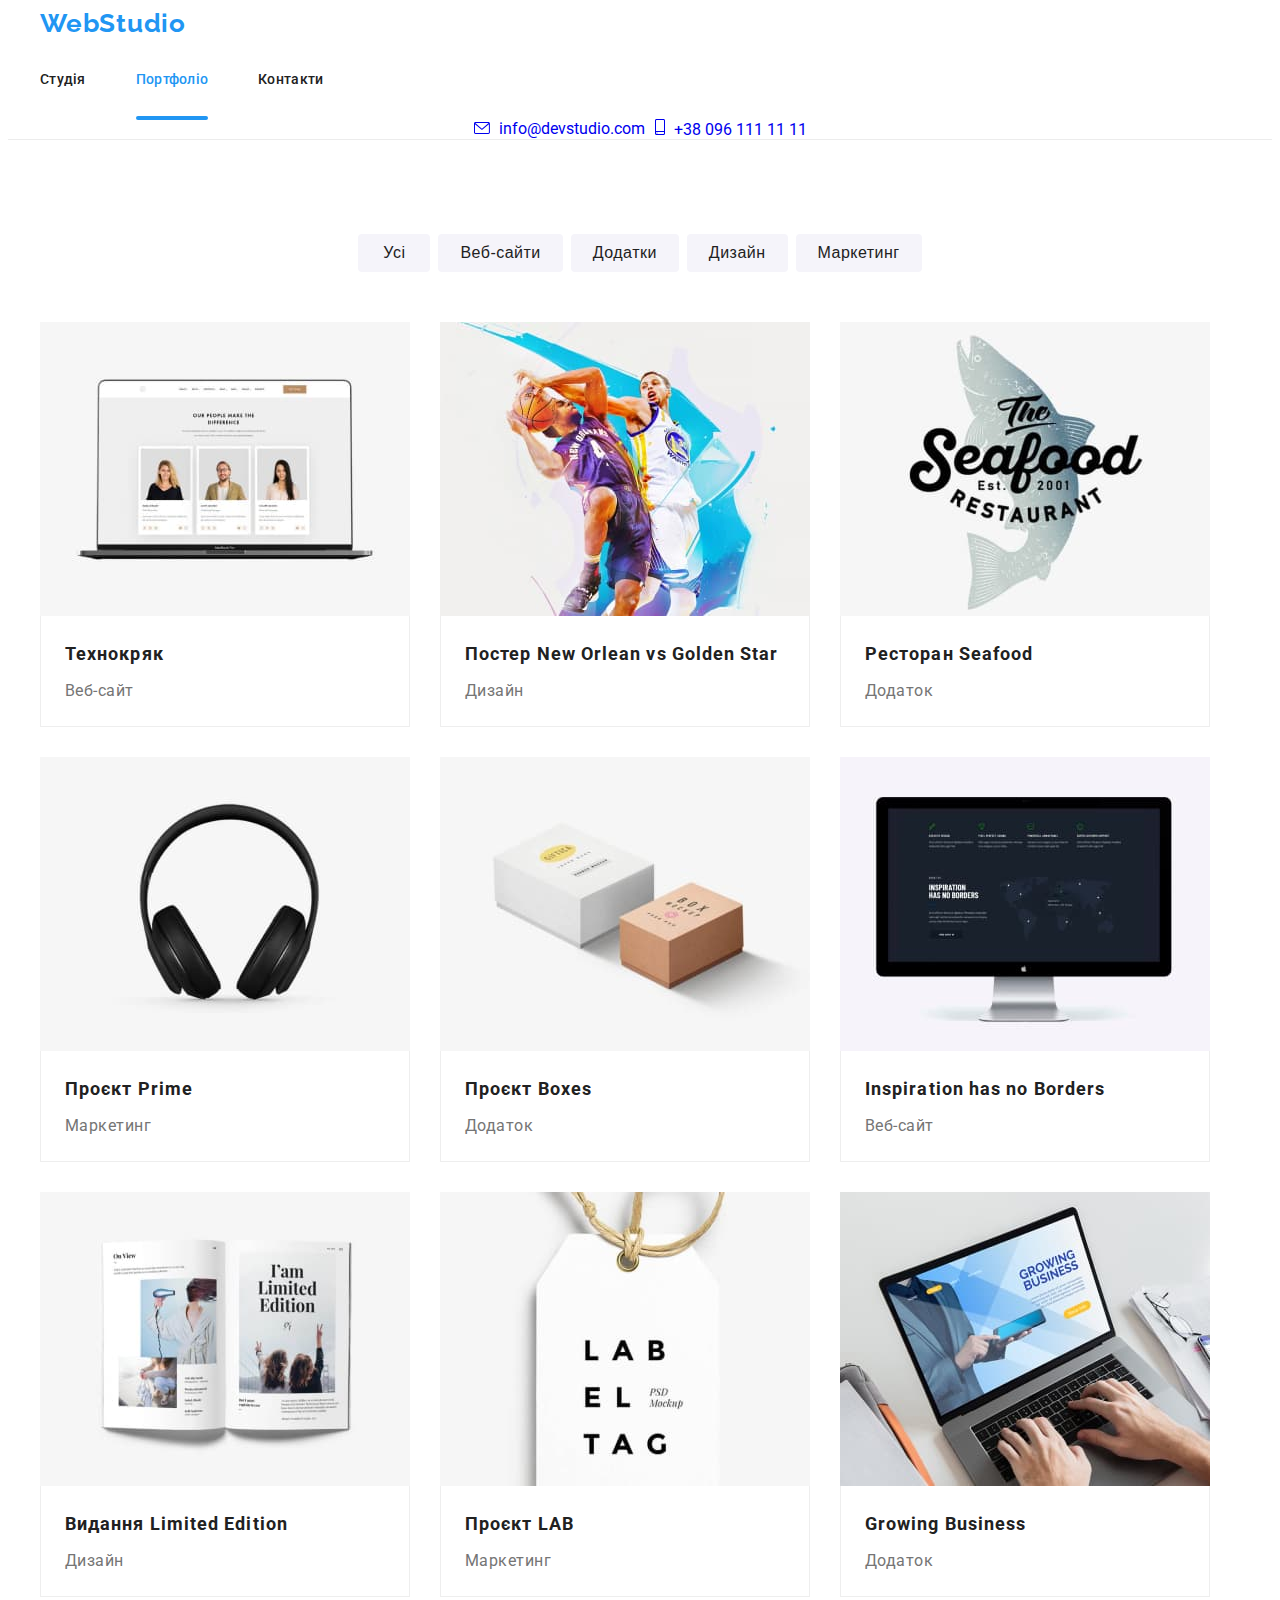
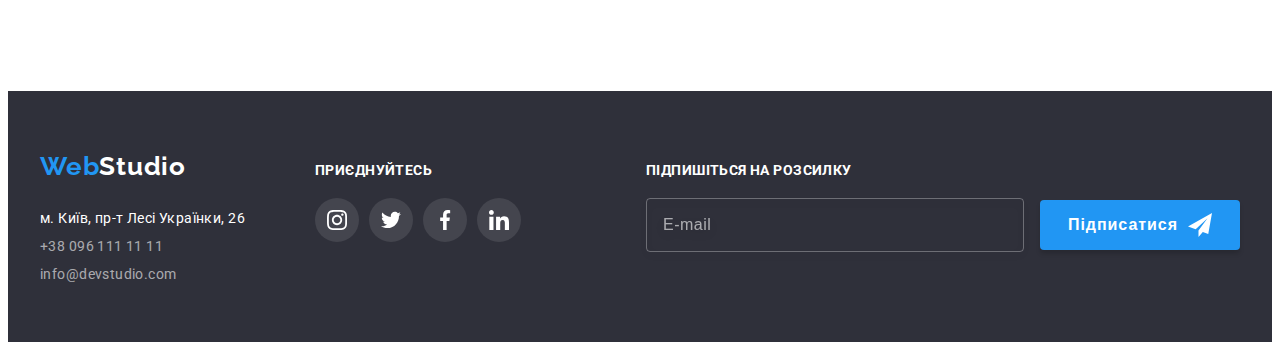
==== portfolio.html @ 8d665935 "add part 022 correction 2" ====
<!DOCTYPE html>
<html lang="uk">
  <head>
    <meta charset="UTF-8" />
    <meta http-equiv="X-UA-Compatible" content="IE=edge" />
    <meta name="viewport" content="width=device-width, initial-scale=1.0" />

    <title>Portfolio</title>

    <link rel="preconnect" href="https://fonts.googleapis.com" />
    <link rel="preconnect" href="https://fonts.gstatic.com" crossorigin />
    <link
      href="https://fonts.googleapis.com/css2?family=Raleway:wght@700&family=Roboto:wght@400;500;700;900&display=swap"
      rel="stylesheet" />

    <link
      rel="stylesheet"
      href="https://cdnjs.cloudflare.com/ajax/libs/modern-normalize/1.1.0/modern-normalize.min.css"
      integrity="sha512-wpPYUAdjBVSE4KJnH1VR1HeZfpl1ub8YT/NKx4PuQ5NmX2tKuGu6U/JRp5y+Y8XG2tV+wKQpNHVUX03MfMFn9Q=="
      crossorigin="anonymous"
      referrerpolicy="no-referrer" />

    <link rel="stylesheet" href="./css/main.min.css" />
  </head>
  <body>
    <header class="header">
      <div class="container">
        <div class="header-position">
          <a href="./index.html" class="logo link"
            ><span class="logo-accent">Web</span><span class="logo-contrast">Studio</span></a
          >
          <nav>
            <ul class="nav-list list">
              <li class="nav-item">
                <a href="./index.html" class="nav-link link">Студія</a>
              </li>
              <li class="nav-item">
                <a href="./portfolio.html" class="nav-link link curent">Портфоліо</a>
              </li>
              <li class="nav-item">
                <a href="" class="nav-link link">Контакти</a>
              </li>
            </ul>
          </nav>

          <ul class="contact-list list">
            <li class="contact-item">
              <a href="mailto:info@devstudio.com" class="contact-link link">
                <svg class="contact-icon" width="16" height="12">
                  <use href="./images/icons.svg#icon-envelope"></use>
                </svg>
                info@devstudio.com</a
              >
            </li>
            <li class="contact-item">
              <a href="tel:+380961111111" class="contact-link link">
                <svg class="contact-icon" width="10" height="16">
                  <use href="./images/icons.svg#icon-smartphone"></use>
                </svg>
                +38 096 111 11 11
              </a>
            </li>
          </ul>
        </div>
      </div>
    </header>
    <main>
      <section class="preview section">
        <div class="container">
          <h1 class="hidden-content">Портфоліо</h1>
          <ul class="filter-btn-list list">
            <li class="filter-btn-item">
              <button type="button" class="filter-btn btn small-btn">Усі</button>
            </li>
            <li class="filter-btn-item">
              <button type="button" class="filter-btn btn">Веб-сайти</button>
            </li>
            <li class="filter-btn-item">
              <button type="button" class="filter-btn btn">Додатки</button>
            </li>
            <li class="filter-btn-item">
              <button type="button" class="filter-btn btn">Дизайн</button>
            </li>
            <li class="filter-btn-item">
              <button type="button" class="filter-btn btn">Маркетинг</button>
            </li>
          </ul>
          <ul class="preview-list list">
            <li>
              <a href="" class="preview-link link">
                <div class="preview-thumb">
                  <img src="./images/portfolio-preview-1.jpg" alt="Ноутбук" width="370" class="preview-image" />
                  <div class="preview-overlay">
                    <p class="preview-overlay-label">
                      Ресурс пропонує комплексні пропозиції з різним рівнем функціоналу та сервісів. Все це дозволить
                      відвідувачу отримати вичерпні відомості про компанію чи приватну особу.
                    </p>
                  </div>
                </div>

                <div class="preview-caption linka">
                  <h2 class="preview-title title">Технокряк</h2>
                  <p class="preview-category text">Веб-сайт</p>
                </div></a
              >
            </li>
            <li>
              <a href="" class="preview-link link">
                <div class="preview-thumb">
                  <img
                    src="./images/portfolio-preview-2.jpg"
                    alt="На постері два баскетболісти"
                    width="370"
                    class="preview-image" />
                  <div class="preview-overlay">
                    <p class="preview-overlay-label">
                      Ресурс пропонує комплексні пропозиції з різним рівнем функціоналу та сервісів. Все це дозволить
                      відвідувачу отримати вичерпні відомості про компанію чи приватну особу.
                    </p>
                  </div>
                </div>

                <div class="preview-caption">
                  <h2 class="preview-title title">Постер New Orlean vs Golden Star</h2>
                  <p class="preview-category text">Дизайн</p>
                </div></a
              >
            </li>
            <li>
              <a href="" class="preview-link link">
                <div class="preview-thumb">
                  <img
                    src="./images/portfolio-preview-3.jpg"
                    alt="Плакат ресторану"
                    width="370"
                    class="preview-image" />
                  <div class="preview-overlay">
                    <p class="preview-overlay-label">
                      Ресурс пропонує комплексні пропозиції з різним рівнем функціоналу та сервісів. Все це дозволить
                      відвідувачу отримати вичерпні відомості про компанію чи приватну особу.
                    </p>
                  </div>
                </div>

                <div class="preview-caption">
                  <h2 class="preview-title title">Ресторан Seafood</h2>
                  <p class="preview-category text">Додаток</p>
                </div></a
              >
            </li>
            <li>
              <a href="" class="preview-link link">
                <div class="preview-thumb">
                  <img src="./images/portfolio-preview-4.jpg" alt="навушники чорні" width="370" class="preview-image" />
                  <div class="preview-overlay">
                    <p class="preview-overlay-label">
                      Ресурс пропонує комплексні пропозиції з різним рівнем функціоналу та сервісів. Все це дозволить
                      відвідувачу отримати вичерпні відомості про компанію чи приватну особу.
                    </p>
                  </div>
                </div>

                <div class="preview-caption">
                  <h2 class="preview-title title">Проєкт Prime</h2>
                  <p class="preview-category text">Маркетинг</p>
                </div></a
              >
            </li>
            <li>
              <a href="" class="preview-link link">
                <div class="preview-thumb">
                  <img src="./images/portfolio-preview-5.jpg" alt="Дві коробки" width="370" class="preview-image" />
                  <div class="preview-overlay">
                    <p class="preview-overlay-label">
                      Ресурс пропонує комплексні пропозиції з різним рівнем функціоналу та сервісів. Все це дозволить
                      відвідувачу отримати вичерпні відомості про компанію чи приватну особу.
                    </p>
                  </div>
                </div>

                <div class="preview-caption">
                  <h2 class="preview-title title">Проєкт Boxes</h2>
                  <p class="preview-category text">Додаток</p>
                </div></a
              >
            </li>
            <li>
              <a href="" class="preview-link link">
                <div class="preview-thumb">
                  <img
                    src="./images/portfolio-preview-6.jpg"
                    alt="Монітор на екрані чорний фон"
                    width="370"
                    class="preview-image" />
                  <div class="preview-overlay">
                    <p class="preview-overlay-label">
                      Ресурс пропонує комплексні пропозиції з різним рівнем функціоналу та сервісів. Все це дозволить
                      відвідувачу отримати вичерпні відомості про компанію чи приватну особу.
                    </p>
                  </div>
                </div>

                <div class="preview-caption">
                  <h2 class="preview-title title">Inspiration has no Borders</h2>
                  <p class="preview-category text">Веб-сайт</p>
                </div></a
              >
            </li>
            <li>
              <a href="" class="preview-link link">
                <div class="preview-thumb">
                  <img src="./images/portfolio-preview-7.jpg" alt="Журнал" width="370" class="preview-image" />
                  <div class="preview-overlay">
                    <p class="preview-overlay-label">
                      Ресурс пропонує комплексні пропозиції з різним рівнем функціоналу та сервісів. Все це дозволить
                      відвідувачу отримати вичерпні відомості про компанію чи приватну особу.
                    </p>
                  </div>
                </div>

                <div class="preview-caption">
                  <h2 class="preview-title title">Видання Limited Edition</h2>
                  <p class="preview-category text">Дизайн</p>
                </div></a
              >
            </li>
            <li>
              <a href="" class="preview-link link">
                <div class="preview-thumb">
                  <img
                    src="./images/portfolio-preview-8.jpg"
                    alt="Ярлик написано LABELTAG"
                    width="370"
                    class="preview-image" />
                  <div class="preview-overlay">
                    <p class="preview-overlay-label">
                      Ресурс пропонує комплексні пропозиції з різним рівнем функціоналу та сервісів. Все це дозволить
                      відвідувачу отримати вичерпні відомості про компанію чи приватну особу.
                    </p>
                  </div>
                </div>

                <div class="preview-caption">
                  <h2 class="preview-title title">Проєкт LAB</h2>
                  <p class="preview-category text">Маркетинг</p>
                </div></a
              >
            </li>
            <li>
              <a href="" class="preview-link link">
                <div class="preview-thumb">
                  <img
                    src="./images/portfolio-preview-9.jpg"
                    alt="Ноутбук на якому друкують"
                    width="370"
                    class="preview-image" />
                  <div class="preview-overlay">
                    <p class="preview-overlay-label">
                      Ресурс пропонує комплексні пропозиції з різним рівнем функціоналу та сервісів. Все це дозволить
                      відвідувачу отримати вичерпні відомості про компанію чи приватну особу.
                    </p>
                  </div>
                </div>

                <div class="preview-caption">
                  <h2 class="preview-title title">Growing Business</h2>
                  <p class="preview-category text">Додаток</p>
                </div></a
              >
            </li>
          </ul>
        </div>
      </section>
    </main>
    <footer class="footer">
      <div class="container">
        <div class="footer__wrapper">
          <div class="address__wrapper">
            <a href="./index.html" class="logo">Web<span class="logo--light-end">Studio</span> </a>
            <address class="address">
              <ul class="address__list">
                <li class="address__item">
                  <a
                    href="https://goo.gl/maps/6D7LHVz2uF8r2GaW8"
                    target="_blank"
                    rel="noopener nofollow noreferrer"
                    class="address__link address__link--lighter"
                    >м. Київ, пр-т Лесі Українки, 26</a
                  >
                </li>
                <li class="address__item">
                  <a href="tel:+380961111111" class="address__link">+38 096 111 11 11</a>
                </li>
                <li class="address__item">
                  <a href="mailto:info@devstudio.com" class="address__link">info@devstudio.com</a>
                </li>
              </ul>
            </address>
          </div>
          <div class="our-social">
            <p class="our-social__invitation">Приєднуйтесь</p>
            <ul class="our-social__list">
              <li class="our-social__item">
                <a href="" class="our-social__link">
                  <svg class="our-social__icon" width="20" height="20">
                    <use href="./images/icons.svg#icon-instagram"></use>
                  </svg>
                </a>
              </li>
              <li class="our-social__item">
                <a href="" class="our-social__link">
                  <svg class="our-social__icon" width="20" height="20">
                    <use href="./images/icons.svg#icon-twitter"></use>
                  </svg>
                </a>
              </li>
              <li class="our-social__item">
                <a href="" class="our-social__link"
                  ><svg class="our-social__icon" width="20" height="20">
                    <use href="./images/icons.svg#icon-facebook"></use></svg
                ></a>
              </li>
              <li class="our-social__item">
                <a href="" class="our-social__link"
                  ><svg class="our-social__icon" width="20" height="20">
                    <use href="./images/icons.svg#icon-linkedin"></use></svg
                ></a>
              </li>
            </ul>
          </div>

          <div class="subscription">
            <p class="subscription__invitation">Підпишіться на розсилку</p>
            <form name="subscription" class="subscription__form">
              <label>
                <input
                  type="email"
                  class="subscription__input"
                  name="subscription-mail"
                  placeholder="E-mail"
                  required />
              </label>
              <button type="submit" class="subscription__button">
                <span class="subscription__label">Підписатися</span>
                <svg class="subscription__icon" width="24" height="24">
                  <use href="./images/icons.svg#icon-subscription"></use>
                </svg>
              </button>
            </form>
          </div>
        </div>
      </div>
    </footer>
    <script src="./js/menu.js"></script>
  </body>
</html>
---- css/main.min.css ----
:root{--bgc-main: #ffffff;--bgc-second: #f5f4fa;--bgc-hero: #2f303a;--text-color-main: #757575;--text-color-second: #212121;--text-color-hero: #ffffff;--accent-color: #2196f3;--hero-hover-color: #188ce8}.hidden-content{position:absolute;width:1px;height:1px;margin:-1px;border:0;padding:0;white-space:nowrap;-webkit-clip-path:inset(100%);clip-path:inset(100%);clip:rect(0 0 0 0);overflow:hidden}body{font-family:"Roboto",sans-serif}img{display:block;max-width:100%;height:auto}.section{padding-top:94px;padding-bottom:94px}.list{margin-top:0;padding-left:0;list-style:none}.title{margin-top:0;color:var(--text-color-second)}.text{margin-top:0;color:var(--text-color-main)}.link{text-decoration:none}.btn{cursor:pointer}.container{padding-left:15px;padding-right:15px;margin-left:auto;margin-right:auto}@media screen and (min-width: 480px){.container{width:480px}}@media screen and (min-width: 768px){.container{width:768px}}@media screen and (min-width: 1200px){.container{width:1200px}}.backdrop{position:fixed;top:0;left:0;width:100%;height:100%;background-color:rgba(0,0,0,.2);opacity:1;-webkit-transition:opacity 250ms cubic-bezier(0.4, 0, 0.2, 1);transition:opacity 250ms cubic-bezier(0.4, 0, 0.2, 1);overflow-y:scroll;z-index:10}.backdrop.is-hidden{visibility:hidden;opacity:0;pointer-events:none}.backdrop.is-hidden .modal{-webkit-transform:translate(-50%, -50%) scale(1.1);transform:translate(-50%, -50%) scale(1.1)}body.modal-open{overflow:hidden}.modal{position:absolute;top:50%;left:50%;width:450px;z-index:10;padding-left:40px;padding-right:40px;padding-top:40px;padding-bottom:40px;border-radius:4px;-webkit-box-shadow:0px 1px 3px rgba(0,0,0,.12),0px 1px 1px rgba(0,0,0,.14),0px 2px 1px rgba(0,0,0,.2);box-shadow:0px 1px 3px rgba(0,0,0,.12),0px 1px 1px rgba(0,0,0,.14),0px 2px 1px rgba(0,0,0,.2);background-color:var(--bgc-main);-webkit-transform:translate(-50%, -50%) scale(1);transform:translate(-50%, -50%) scale(1);-webkit-transition:-webkit-transform 250ms cubic-bezier(0.4, 0, 0.2, 1),-webkit-box-shadow 250ms cubic-bezier(0.4, 0, 0.2, 1);transition:-webkit-transform 250ms cubic-bezier(0.4, 0, 0.2, 1),-webkit-box-shadow 250ms cubic-bezier(0.4, 0, 0.2, 1);transition:transform 250ms cubic-bezier(0.4, 0, 0.2, 1),box-shadow 250ms cubic-bezier(0.4, 0, 0.2, 1);transition:transform 250ms cubic-bezier(0.4, 0, 0.2, 1),box-shadow 250ms cubic-bezier(0.4, 0, 0.2, 1),-webkit-transform 250ms cubic-bezier(0.4, 0, 0.2, 1),-webkit-box-shadow 250ms cubic-bezier(0.4, 0, 0.2, 1)}@media screen and (min-width: 1200px){.modal{width:528px}}.btn-modal-close{position:absolute;top:8px;right:8px;width:30px;height:30px;padding:0;display:-webkit-box;display:-ms-flexbox;display:flex;-webkit-box-pack:center;-ms-flex-pack:center;justify-content:center;-webkit-box-align:center;-ms-flex-align:center;align-items:center;border-radius:50%;border:1px solid rgba(0,0,0,.1);background-color:var(--bgc-main);color:#000;cursor:pointer}.modal-close-icon{fill:currentColor;-webkit-transition:fill 250ms cubic-bezier(0.4, 0, 0.2, 1);transition:fill 250ms cubic-bezier(0.4, 0, 0.2, 1)}.modal-close-icon:hover,.modal-close-icon:focus{fill:var(--accent-color)}.modal-text{margin-top:0;margin-bottom:12px;font-weight:700;font-size:20px;line-height:1.15;text-align:center;letter-spacing:.03em;color:var(--text-color-second)}.modal-form{display:-webkit-box;display:-ms-flexbox;display:flex;-ms-flex-wrap:wrap;flex-wrap:wrap}.form-field{position:relative;display:-webkit-box;display:-ms-flexbox;display:flex;-webkit-box-orient:vertical;-webkit-box-direction:reverse;-ms-flex-direction:column-reverse;flex-direction:column-reverse;-ms-flex-preferred-size:100%;flex-basis:100%;gap:4px}.form-field+.form-field{margin-top:10px}.form-input{height:40px;padding-left:42px;border:1px solid rgba(33,33,33,.2);border-radius:4px;-webkit-transition:outline-color 250ms cubic-bezier(0.4, 0, 0.2, 1);transition:outline-color 250ms cubic-bezier(0.4, 0, 0.2, 1)}.form-input:focus,.modal-comment:focus{outline-color:var(--accent-color)}.form-input:focus~.modal-form-icon{fill:var(--accent-color)}.form-label{font-size:12px;line-height:1.1666666667;letter-spacing:.01em;color:var(--text-color-main)}.modal-form-icon{position:absolute;left:12px;bottom:11px;fill:var(--text-color-second);-webkit-transition:fill 250ms cubic-bezier(0.4, 0, 0.2, 1);transition:fill 250ms cubic-bezier(0.4, 0, 0.2, 1)}.modal-comment{height:120px;padding-top:12px;padding-right:16px;padding-bottom:12px;padding-left:16px;border:1px solid rgba(33,33,33,.2);border-radius:4px;resize:none;-webkit-transition:outline-color 250ms cubic-bezier(0.4, 0, 0.2, 1);transition:outline-color 250ms cubic-bezier(0.4, 0, 0.2, 1)}.modal-comment::-webkit-input-placeholder{font-size:12px;line-height:1.1666666667;letter-spacing:.01em;color:rgba(117,117,117,.5)}.modal-comment::-moz-placeholder{font-size:12px;line-height:1.1666666667;letter-spacing:.01em;color:rgba(117,117,117,.5)}.modal-comment:-ms-input-placeholder{font-size:12px;line-height:1.1666666667;letter-spacing:.01em;color:rgba(117,117,117,.5)}.modal-comment::-ms-input-placeholder{font-size:12px;line-height:1.1666666667;letter-spacing:.01em;color:rgba(117,117,117,.5)}.modal-comment::placeholder{font-size:12px;line-height:1.1666666667;letter-spacing:.01em;color:rgba(117,117,117,.5)}.form-agree{display:-webkit-box;display:-ms-flexbox;display:flex;-webkit-box-pack:center;-ms-flex-pack:center;justify-content:center;-webkit-box-align:center;-ms-flex-align:center;align-items:center;gap:7px;margin:20px auto 30px}.form-agree-checkbox{position:absolute;width:1px;height:1px;margin:-1px;border:0;padding:0;white-space:nowrap;-webkit-clip-path:inset(100%);clip-path:inset(100%);clip:rect(0 0 0 0);overflow:hidden}.form-custom-checkbox{width:16px;height:15px;color:var(--text-color-hero);border:2px solid #212121;border-radius:2px;-webkit-transition:background-color 250ms cubic-bezier(0.4, 0, 0.2, 1),border 0ms cubic-bezier(0.4, 0, 0.2, 1) 250ms;transition:background-color 250ms cubic-bezier(0.4, 0, 0.2, 1),border 0ms cubic-bezier(0.4, 0, 0.2, 1) 250ms}.form-agree-icon{fill:currentColor;opacity:0;-webkit-transition:opacity 250ms cubic-bezier(0.4, 0, 0.2, 1);transition:opacity 250ms cubic-bezier(0.4, 0, 0.2, 1)}.form-agree-checkbox:checked+.form-custom-checkbox{border:none;background-color:var(--accent-color)}.form-agree-checkbox:checked+.form-custom-checkbox>svg{opacity:1}.form-agree-label{font-size:12px;line-height:1.1666666667;letter-spacing:.03em;color:var(--text-color-main)}@media screen and (min-width: 1200px){.form-agree-label{font-size:14px;line-height:1.7142857143}}.form-agree-link{color:var(--accent-color)}.modal-btn-wrapper{-ms-flex-preferred-size:100%;flex-basis:100%;text-align:center}.modal-btn{min-width:200px;height:50px;border:none;background-color:var(--accent-color);-webkit-box-shadow:0px 4px 4px rgba(0,0,0,.15);box-shadow:0px 4px 4px rgba(0,0,0,.15);border-radius:4px;-webkit-transition:background-color 250ms cubic-bezier(0.4, 0, 0.2, 1);transition:background-color 250ms cubic-bezier(0.4, 0, 0.2, 1);font-weight:700;font-size:16px;line-height:1.875;letter-spacing:.06em;color:var(--text-color-hero)}.modal-btn:hover,.modal-btn:focus{background-color:#188ce8}.logo{display:block;font-family:"Raleway";font-size:26px;line-height:1.1923076923;font-weight:700;letter-spacing:.03em;text-decoration:none;color:var(--accent-color)}.logo--dark-end{color:#000}.logo--light-end{color:var(--text-color-hero)}.menu-button{display:-webkit-inline-box;display:-ms-inline-flexbox;display:inline-flex;margin:0;padding:0;border:none;background-color:rgba(0,0,0,0);z-index:5;cursor:pointer}@media screen and (min-width: 768px){.menu-button{display:none}}.menu-switch:hover,.menu-switch:focus{fill:var(--accent-color)}.menu-button .icon-cross{display:none}.menu-button.is-open .icon-cross{display:block}.menu-button.is-open .icon-menu{display:none}.menu-container{background-color:#fff}@media screen and (max-width: 767px){.menu-container{display:none;position:absolute;left:0;width:100%;top:0;height:100vh;position:fixed}.menu-container.is-open{display:block;overflow-y:scroll}.menu-container.is-open>.menu-wrapper{display:-webkit-box;display:-ms-flexbox;display:flex;-webkit-box-orient:vertical;-webkit-box-direction:normal;-ms-flex-direction:column;flex-direction:column;padding:48px 40px;width:480px;margin-left:auto;margin-right:auto;height:100%}}@media screen and (min-width: 768px){.menu-container{display:-webkit-box;display:-ms-flexbox;display:flex;-webkit-box-pack:justify;-ms-flex-pack:justify;justify-content:space-between;-webkit-box-flex:1;-ms-flex-positive:1;flex-grow:1;height:100%}}@media screen and (min-width: 768px){.menu-wrapper{display:-webkit-box;display:-ms-flexbox;display:flex;-webkit-box-pack:justify;-ms-flex-pack:justify;justify-content:space-between;gap:75px}}@media screen and (min-width: 1200px){.menu-wrapper{gap:280px}}@media screen and (min-width: 768px){.naw-wrapper{display:-webkit-box;display:-ms-flexbox;display:flex;-webkit-box-pack:center;-ms-flex-pack:center;justify-content:center;-webkit-box-align:center;-ms-flex-align:center;align-items:center}}.nav-list{margin-top:0;padding-left:0;list-style:none;margin-bottom:0;display:-webkit-box;display:-ms-flexbox;display:flex;-webkit-box-orient:vertical;-webkit-box-direction:normal;-ms-flex-direction:column;flex-direction:column;gap:32px}@media screen and (min-width: 768px){.nav-list{-webkit-box-orient:horizontal;-webkit-box-direction:normal;-ms-flex-direction:row;flex-direction:row;gap:50px;-webkit-box-align:center;-ms-flex-align:center;align-items:center;font-size:14px;line-height:1.1428571429;font-weight:500;letter-spacing:.02em}}.nav-link{text-decoration:none;font-size:40px;line-height:1.175;font-weight:500;letter-spacing:.02em;display:block;color:var(--text-color-second)}.nav-link:hover,.nav-link:focus{color:var(--accent-color)}@media screen and (min-width: 768px){.nav-link{font-size:14px;line-height:1.1428571429;font-weight:500;letter-spacing:.02em;padding-top:32px;padding-bottom:32px}}@media screen and (min-width: 768px){.curent{position:relative;color:var(--accent-color)}.curent::after{content:"";position:absolute;bottom:-1px;left:0;display:block;width:100%;height:4px;background-color:var(--accent-color);border-radius:2px}}.contact-list{margin-top:0;padding-left:0;list-style:none;margin-bottom:0;display:-webkit-box;display:-ms-flexbox;display:flex;-webkit-box-orient:vertical;-webkit-box-direction:reverse;-ms-flex-direction:column-reverse;flex-direction:column-reverse}@media screen and (max-width: 767px){.contact-list{margin-top:auto}}@media screen and (min-width: 768px){.contact-list{-webkit-box-orient:vertical;-webkit-box-direction:normal;-ms-flex-direction:column;flex-direction:column;-webkit-box-pack:center;-ms-flex-pack:center;justify-content:center;gap:10px}}@media screen and (min-width: 1200px){.contact-list{-webkit-box-orient:horizontal;-webkit-box-direction:normal;-ms-flex-direction:row;flex-direction:row}}@media screen and (max-width: 767px){.contact-item.c-mail{margin-top:32px;margin-bottom:64px}}.contact-link{text-decoration:none;display:block}.contact-link.c-tel{font-size:34px;line-height:1.1764705882;font-weight:500;letter-spacing:.02em;color:var(--accent-color)}@media screen and (min-width: 768px){.contact-link.c-tel{font-size:12px;line-height:1.1666666667;font-weight:500;letter-spacing:.02em;color:var(--text-color-main)}}@media screen and (min-width: 1200px){.contact-link.c-tel{font-size:14px;line-height:1.1428571429;font-weight:500;letter-spacing:.02em}}@media screen and (min-width: 1200px){.contact-link.c-tel{padding-top:32px;padding-bottom:32px}}.contact-link.c-mail{font-size:24px;line-height:1.1666666667;font-weight:500;letter-spacing:.02em;color:var(--text-color-main)}@media screen and (min-width: 768px){.contact-link.c-mail{font-size:12px;line-height:1.1666666667;font-weight:500;letter-spacing:.02em}}@media screen and (min-width: 1200px){.contact-link.c-mail{font-size:14px;line-height:1.1428571429;font-weight:500;letter-spacing:.02em}}@media screen and (min-width: 1200px){.contact-link.c-mail{padding-top:32px;padding-bottom:32px}}.contact-link:hover,.contact-link:focus{color:var(--accent-color)}.contact-icon{fill:currentColor;margin-right:5px}@media screen and (max-width: 767px){.contact-icon{display:none}}.menu-soc-list{display:none}@media screen and (max-width: 767px){.menu-soc-list{display:-webkit-box;display:-ms-flexbox;display:flex;margin-top:0;padding-left:0;list-style:none}}.menu-soc-item:not(:first-child){padding-left:10px}.menu-soc-item:not(:last-child){padding-right:10px;border-right:1px solid rgba(33,33,33,.2)}.menu-soc-link{text-decoration:none;font-size:18px;line-height:1.2222222222;font-weight:500;letter-spacing:.02em;color:var(--accent-color)}.header{position:relative;border-bottom:1px solid #ececec}.header__wrapper{display:-webkit-box;display:-ms-flexbox;display:flex;-webkit-box-align:center;-ms-flex-align:center;align-items:center;-webkit-box-pack:justify;-ms-flex-pack:justify;justify-content:space-between;min-height:80px}@media screen and (min-width: 768px){.header__wrapper{gap:90px}}.hero{padding-top:118px;padding-bottom:118px;max-width:480px;height:400px;margin-left:auto;margin-right:auto;background-color:#c4c4c4;background-image:-webkit-gradient(linear, left top, right top, from(rgba(47, 48, 58, 0.4)), to(rgba(47, 48, 58, 0.4))),url(../images/hero-m.jpg);background-image:linear-gradient(to right, rgba(47, 48, 58, 0.4), rgba(47, 48, 58, 0.4)),url(../images/hero-m.jpg);background-repeat:no-repeat;background-position:center;background-size:480px 400px;text-align:center}@media(min-device-pixel-ratio: 2),(-webkit-min-device-pixel-ratio: 2),(min-resolution: 192dpi),(min-resolution: 2dppx){.hero{background-image:-webkit-gradient(linear, left top, right top, from(rgba(47, 48, 58, 0.4)), to(rgba(47, 48, 58, 0.4))),url(../images/hero-m@2x.jpg);background-image:linear-gradient(to right, rgba(47, 48, 58, 0.4), rgba(47, 48, 58, 0.4)),url(../images/hero-m@2x.jpg)}}@media screen and (min-width: 768px){.hero{max-width:768px;background-size:768px 400px;background-image:-webkit-gradient(linear, left top, right top, from(rgba(47, 48, 58, 0.4)), to(rgba(47, 48, 58, 0.4))),url(../images/hero-t.jpg);background-image:linear-gradient(to right, rgba(47, 48, 58, 0.4), rgba(47, 48, 58, 0.4)),url(../images/hero-t.jpg)}}@media screen and (min-width: 768px)and (min-device-pixel-ratio: 2),screen and (min-width: 768px)and (-webkit-min-device-pixel-ratio: 2),screen and (min-width: 768px)and (min-resolution: 192dpi),screen and (min-width: 768px)and (min-resolution: 2dppx){.hero{background-image:-webkit-gradient(linear, left top, right top, from(rgba(47, 48, 58, 0.4)), to(rgba(47, 48, 58, 0.4))),url(../images/hero-t@2x.jpg);background-image:linear-gradient(to right, rgba(47, 48, 58, 0.4), rgba(47, 48, 58, 0.4)),url(../images/hero-t@2x.jpg)}}@media screen and (min-width: 1200px){.hero{padding-top:200px;padding-bottom:200px;max-width:1600px;height:600px;background-size:1600px 600px;background-image:-webkit-gradient(linear, left top, right top, from(rgba(47, 48, 58, 0.4)), to(rgba(47, 48, 58, 0.4))),url(../images/hero-d.jpg);background-image:linear-gradient(to right, rgba(47, 48, 58, 0.4), rgba(47, 48, 58, 0.4)),url(../images/hero-d.jpg)}}@media screen and (min-width: 1200px)and (min-device-pixel-ratio: 2),screen and (min-width: 1200px)and (-webkit-min-device-pixel-ratio: 2),screen and (min-width: 1200px)and (min-resolution: 192dpi),screen and (min-width: 1200px)and (min-resolution: 2dppx){.hero{background-image:-webkit-gradient(linear, left top, right top, from(rgba(47, 48, 58, 0.4)), to(rgba(47, 48, 58, 0.4))),url(../images/hero-d@2x.jpg);background-image:linear-gradient(to right, rgba(47, 48, 58, 0.4), rgba(47, 48, 58, 0.4)),url(../images/hero-d@2x.jpg)}}.hero__title{font-size:26px;line-height:1.6153846154;font-weight:900;letter-spacing:.06em;margin-top:0;color:var(--text-color-hero);margin-bottom:30px;text-transform:uppercase}@media screen and (min-width: 768px){.hero__title{max-width:360px;margin-left:auto;margin-right:auto}}@media screen and (min-width: 1200px){.hero__title{font-size:44px;line-height:1.3636363636;font-weight:900;letter-spacing:.06em;max-width:696px}}.hero__btn{cursor:pointer;font-size:16px;line-height:1.875;font-weight:700;letter-spacing:.06em;padding:10px 24px;min-width:200px;background-color:var(--accent-color);-webkit-transition:background-color 250ms cubic-bezier(0.4, 0, 0.2, 1);transition:background-color 250ms cubic-bezier(0.4, 0, 0.2, 1);-webkit-box-shadow:0px 4px 4px rgba(0,0,0,.15);box-shadow:0px 4px 4px rgba(0,0,0,.15);border-width:0;border-radius:4px;border-color:rgba(0,0,0,0);color:var(--text-color-hero)}.hero__btn:hover,.hero__btn:focus{background:var(--hero-hover-color)}.benefits{padding-top:60px;padding-bottom:60px}@media screen and (min-width: 1200px){.benefits{padding-top:94px;padding-bottom:94px}}.benefits__list{margin-top:0;padding-left:0;list-style:none;margin-bottom:0;display:-webkit-box;display:-ms-flexbox;display:flex;-ms-flex-wrap:wrap;flex-wrap:wrap;gap:30px}.benefits__item{-ms-flex-preferred-size:100%;flex-basis:100%}@media screen and (min-width: 768px){.benefits__item{-ms-flex-preferred-size:calc((100% - 30px)/2);flex-basis:calc((100% - 30px)/2)}}@media screen and (min-width: 1200px){.benefits__item{-ms-flex-preferred-size:calc((100% - 90px)/4);flex-basis:calc((100% - 90px)/4)}}.benefits__thumb{display:-webkit-box;display:-ms-flexbox;display:flex;-webkit-box-pack:center;-ms-flex-pack:center;justify-content:center;-webkit-box-align:center;-ms-flex-align:center;align-items:center;height:120px;margin-bottom:30px;background-color:var(--bgc-second);border-radius:4px}.benefits__name{font-size:14px;line-height:1.1428571429;letter-spacing:.03em;margin-top:0;color:var(--text-color-second);margin-bottom:10px;text-transform:uppercase}@media screen and (max-width: 767px){.benefits__name{text-align:center}}.benefits__description{font-size:14px;line-height:1.7142857143;letter-spacing:.03em;margin-top:0;color:var(--text-color-main);margin-bottom:0}.about{padding-top:0;padding-bottom:94px}@media screen and (max-width: 1199px){.about{display:none}}.about__title{margin-top:0;color:var(--text-color-second);font-size:36px;line-height:1.1666666667;letter-spacing:.03em;margin-bottom:50px;text-align:center}.about__list{margin-top:0;padding-left:0;list-style:none;margin-bottom:0;display:-webkit-box;display:-ms-flexbox;display:flex;gap:30px}.about__thumb{position:relative}.about__illustration{display:block;max-width:100%;height:auto}.about__label{position:absolute;bottom:0;left:0;width:100%;min-height:70px;margin-bottom:0;margin-top:0;color:var(--text-color-hero);display:-webkit-box;display:-ms-flexbox;display:flex;-webkit-box-pack:center;-ms-flex-pack:center;justify-content:center;-webkit-box-align:center;-ms-flex-align:center;align-items:center;font-size:14px;line-height:1.1428571429;font-weight:700;letter-spacing:.03em;background-color:rgba(47,48,58,.8);text-transform:uppercase}.devteam{padding-top:60px;padding-bottom:60px;text-align:center;background-color:var(--bgc-second)}@media screen and (min-width: 1200px){.devteam{padding-top:94px;padding-bottom:94px}}.devteam__title{font-size:28px;line-height:1.1785714286;letter-spacing:.03em;margin-top:0;color:var(--text-color-second);margin-bottom:50px}@media screen and (min-width: 1200px){.devteam__title{font-size:36px;line-height:1.1666666667;letter-spacing:.03em}}.devteam__list{margin-top:0;padding-left:0;list-style:none;margin-bottom:0;display:-webkit-box;display:-ms-flexbox;display:flex;-ms-flex-wrap:wrap;flex-wrap:wrap;gap:30px}.devteam__item{-ms-flex-preferred-size:100%;flex-basis:100%;background-color:var(--bgc-main);-webkit-box-shadow:0px 1px 3px rgba(0,0,0,.12),0px 1px 1px rgba(0,0,0,.14),0px 2px 1px rgba(0,0,0,.2);box-shadow:0px 1px 3px rgba(0,0,0,.12),0px 1px 1px rgba(0,0,0,.14),0px 2px 1px rgba(0,0,0,.2);border-bottom-left-radius:4px;border-bottom-right-radius:4px}@media screen and (min-width: 768px){.devteam__item{-ms-flex-preferred-size:calc((100% - 30px)/2);flex-basis:calc((100% - 30px)/2)}}@media screen and (min-width: 1200px){.devteam__item{-ms-flex-preferred-size:calc((100% - 90px)/4);flex-basis:calc((100% - 90px)/4)}}.webteam-photo{display:block;max-width:100%;height:auto}.webteam-caption{padding-top:30px;padding-bottom:30px}.webteam-name{margin-bottom:10px;font-weight:500;font-size:16px;line-height:1.1875;letter-spacing:.03em}.webteam-position{margin-bottom:16px;font-size:16px;line-height:1.1875;letter-spacing:.03em}.webteam-social-list{margin-bottom:0;display:-webkit-box;display:-ms-flexbox;display:flex;-webkit-box-pack:center;-ms-flex-pack:center;justify-content:center}.webteam-social-list>li+li{margin-left:10px}.webteam-social-link{display:-webkit-box;display:-ms-flexbox;display:flex;-webkit-box-pack:center;-ms-flex-pack:center;justify-content:center;-webkit-box-align:center;-ms-flex-align:center;align-items:center;width:44px;height:44px;border-radius:50%;color:#afb1b8;-webkit-transition:color 250ms cubic-bezier(0.4, 0, 0.2, 1),background-color 250ms cubic-bezier(0.4, 0, 0.2, 1);transition:color 250ms cubic-bezier(0.4, 0, 0.2, 1),background-color 250ms cubic-bezier(0.4, 0, 0.2, 1)}.webteam-social-link:hover,.webteam-social-link:focus{background-color:var(--accent-color);color:var(--text-color-hero)}.webteam-social-icon{fill:currentColor}.clients{padding-top:60px;padding-bottom:60px}@media screen and (min-width: 1200px){.clients{padding-top:94px;padding-bottom:94px}}.clients__title{font-size:28px;line-height:1.1785714286;letter-spacing:.03em;margin-top:0;color:var(--text-color-second);margin-bottom:50px;text-align:center}@media screen and (min-width: 1200px){.clients__title{font-size:36px;line-height:1.1666666667;letter-spacing:.03em}}.clients__list{margin-top:0;padding-left:0;list-style:none;margin-bottom:0;display:-webkit-box;display:-ms-flexbox;display:flex;-ms-flex-wrap:wrap;flex-wrap:wrap;gap:30px}.clients__item{-ms-flex-preferred-size:calc((100% - 30px)/2);flex-basis:calc((100% - 30px)/2)}@media screen and (min-width: 768px){.clients__item{-ms-flex-preferred-size:calc((100% - 60px)/3);flex-basis:calc((100% - 60px)/3)}}@media screen and (min-width: 1200px){.clients__item{-ms-flex-preferred-size:calc((100% - 150px)/6);flex-basis:calc((100% - 150px)/6)}}.clients__link{display:-webkit-box;display:-ms-flexbox;display:flex;-webkit-box-pack:center;-ms-flex-pack:center;justify-content:center;-webkit-box-align:center;-ms-flex-align:center;align-items:center;height:92px;border:1px solid #afb1b8;color:#afb1b8;border-radius:4px;-webkit-transition:color 250ms cubic-bezier(0.4, 0, 0.2, 1),border-color 250ms cubic-bezier(0.4, 0, 0.2, 1);transition:color 250ms cubic-bezier(0.4, 0, 0.2, 1),border-color 250ms cubic-bezier(0.4, 0, 0.2, 1)}.clients__link:hover,.clients__link:focus{color:var(--accent-color);border-color:var(--accent-color)}.clients__icon{fill:currentColor}.footer{padding-top:60px;padding-bottom:60px;background-color:var(--bgc-hero);text-align:center}@media screen and (min-width: 1200px){.footer{text-align:left}}@media screen and (min-width: 768px){.footer__wrapper{display:-webkit-box;display:-ms-flexbox;display:flex;-ms-flex-wrap:wrap;flex-wrap:wrap;-webkit-box-align:baseline;-ms-flex-align:baseline;align-items:baseline}}@media screen and (min-width: 768px)and (max-width: 1199px){.footer__wrapper{row-gap:60px;-webkit-column-gap:165px;-moz-column-gap:165px;column-gap:165px;-webkit-box-pack:center;-ms-flex-pack:center;justify-content:center}}.address__wrapper{margin-bottom:60px}@media screen and (min-width: 768px){.address__wrapper{margin-bottom:0}}@media screen and (min-width: 1200px){.address__wrapper{margin-right:70px}}.address{font-style:normal}.address__list{margin-top:0;padding-left:0;list-style:none;font-size:14px;line-height:1.1428571429;letter-spacing:.03em;margin-bottom:0;margin-top:28px}.address__item:not(:last-child){margin-bottom:12px}.address__link{text-decoration:none;color:rgba(255,255,255,.6);-webkit-transition:color 250ms cubic-bezier(0.4, 0, 0.2, 1);transition:color 250ms cubic-bezier(0.4, 0, 0.2, 1)}.address__link:hover,.address__link:focus{color:var(--accent-color)}.address__link--lighter{color:var(--text-color-hero)}.our-social{margin-bottom:60px}@media screen and (min-width: 768px){.our-social{margin-bottom:0}}.our-social__invitation{margin-top:0;margin-bottom:20px;font-size:14px;line-height:1.1428571429;font-weight:700;letter-spacing:.03em;text-transform:uppercase;color:var(--text-color-hero)}.our-social__list{margin-top:0;padding-left:0;list-style:none;margin-bottom:0;display:-webkit-box;display:-ms-flexbox;display:flex;-webkit-box-pack:center;-ms-flex-pack:center;justify-content:center}.our-social__item:not(:last-child){margin-right:10px}.our-social__link{display:-webkit-box;display:-ms-flexbox;display:flex;-webkit-box-pack:center;-ms-flex-pack:center;justify-content:center;-webkit-box-align:center;-ms-flex-align:center;align-items:center;width:44px;height:44px;border-radius:50%;color:var(--text-color-hero);background-color:rgba(255,255,255,.1);-webkit-transition:background-color 250ms cubic-bezier(0.4, 0, 0.2, 1);transition:background-color 250ms cubic-bezier(0.4, 0, 0.2, 1)}.our-social__link:hover,.our-social__link:focus{background-color:var(--accent-color)}.our-social__icon{fill:currentColor}@media screen and (min-width: 768px){.subscription{min-width:450px}}@media screen and (min-width: 1200px){.subscription{margin-left:auto}}.subscription__invitation{margin-top:0;margin-bottom:20px;font-size:14px;line-height:1.1428571429;font-weight:700;letter-spacing:.03em;text-transform:uppercase;color:var(--text-color-hero)}.subscription__form{max-width:450px;margin-left:auto;margin-right:auto}@media screen and (min-width: 1200px){.subscription__form{min-width:570px;max-width:none}}.subscription__input{width:100%;height:50px;padding-left:16px;border:1px solid rgba(255,255,255,.3);-webkit-filter:drop-shadow(0px 4px 4px rgba(0, 0, 0, 0.15));filter:drop-shadow(0px 4px 4px rgba(0, 0, 0, 0.15));border-radius:4px;background-color:rgba(0,0,0,0);color:var(--text-color-hero)}@media screen and (min-width: 1200px){.subscription__input{width:358px;margin-right:12px}}.subscription__input::-webkit-input-placeholder{font-size:16px;line-height:1.25;color:rgba(255,255,255,.6);letter-spacing:.03em}.subscription__input::-moz-placeholder{font-size:16px;line-height:1.25;color:rgba(255,255,255,.6);letter-spacing:.03em}.subscription__input:-ms-input-placeholder{font-size:16px;line-height:1.25;color:rgba(255,255,255,.6);letter-spacing:.03em}.subscription__input::-ms-input-placeholder{font-size:16px;line-height:1.25;color:rgba(255,255,255,.6);letter-spacing:.03em}.subscription__input::placeholder{font-size:16px;line-height:1.25;color:rgba(255,255,255,.6);letter-spacing:.03em}.subscription__button{display:-webkit-inline-box;display:-ms-inline-flexbox;display:inline-flex;-webkit-box-pack:center;-ms-flex-pack:center;justify-content:center;-webkit-box-align:center;-ms-flex-align:center;align-items:center;gap:10px;padding:0;min-width:200px;height:50px;background:var(--accent-color);-webkit-box-shadow:0px 4px 4px rgba(0,0,0,.15);box-shadow:0px 4px 4px rgba(0,0,0,.15);border-radius:4px;border:none;color:var(--text-color-hero);cursor:pointer}@media screen and (max-width: 1199px){.subscription__button{margin-left:auto;margin-right:auto;margin-top:20px}}.subscription__label{font-size:16px;line-height:1.875;font-weight:700;letter-spacing:.06em}.subscription__icon{fill:currentColor}.filter-btn-list{margin-bottom:50px;display:-webkit-box;display:-ms-flexbox;display:flex;-webkit-box-pack:center;-ms-flex-pack:center;justify-content:center}.filter-btn-item+.filter-btn-item{margin-left:8px}.filter-btn{padding-top:6px;padding-right:22px;padding-bottom:6px;padding-left:22px;font-weight:500;font-size:16px;line-height:1.625;letter-spacing:.03em;border:0;border-radius:4px;background-color:var(--bgc-second);color:#212121;-webkit-transition:color 250ms cubic-bezier(0.4, 0, 0.2, 1),background-color 250ms cubic-bezier(0.4, 0, 0.2, 1),-webkit-box-shadow 250ms cubic-bezier(0.4, 0, 0.2, 1);transition:color 250ms cubic-bezier(0.4, 0, 0.2, 1),background-color 250ms cubic-bezier(0.4, 0, 0.2, 1),-webkit-box-shadow 250ms cubic-bezier(0.4, 0, 0.2, 1);transition:color 250ms cubic-bezier(0.4, 0, 0.2, 1),background-color 250ms cubic-bezier(0.4, 0, 0.2, 1),box-shadow 250ms cubic-bezier(0.4, 0, 0.2, 1);transition:color 250ms cubic-bezier(0.4, 0, 0.2, 1),background-color 250ms cubic-bezier(0.4, 0, 0.2, 1),box-shadow 250ms cubic-bezier(0.4, 0, 0.2, 1),-webkit-box-shadow 250ms cubic-bezier(0.4, 0, 0.2, 1)}.filter-btn:hover,.filter-btn:focus{background-color:var(--accent-color);color:var(--text-color-hero);-webkit-box-shadow:0px 3px 1px rgba(0,0,0,.1),0px 1px 2px rgba(0,0,0,.08),0px 2px 2px rgba(0,0,0,.12);box-shadow:0px 3px 1px rgba(0,0,0,.1),0px 1px 2px rgba(0,0,0,.08),0px 2px 2px rgba(0,0,0,.12)}.small-btn{padding-right:25px;padding-left:25px}.preview-list{margin-bottom:0;display:-webkit-box;display:-ms-flexbox;display:flex;-ms-flex-wrap:wrap;flex-wrap:wrap;gap:30px}.preview-link{display:block;-webkit-transition:-webkit-box-shadow 250ms cubic-bezier(0.4, 0, 0.2, 1);transition:-webkit-box-shadow 250ms cubic-bezier(0.4, 0, 0.2, 1);transition:box-shadow 250ms cubic-bezier(0.4, 0, 0.2, 1);transition:box-shadow 250ms cubic-bezier(0.4, 0, 0.2, 1), -webkit-box-shadow 250ms cubic-bezier(0.4, 0, 0.2, 1)}.preview-link:hover,.preview-link:focus{-webkit-box-shadow:0px 1px 1px rgba(0,0,0,.12),0px 4px 4px rgba(0,0,0,.06),1px 4px 6px rgba(0,0,0,.16);box-shadow:0px 1px 1px rgba(0,0,0,.12),0px 4px 4px rgba(0,0,0,.06),1px 4px 6px rgba(0,0,0,.16)}.preview-thumb{position:relative;overflow:hidden}.preview-image{display:block;max-width:100%;height:auto}.preview-overlay{position:absolute;top:0;left:0;width:100%;height:100%;display:-webkit-box;display:-ms-flexbox;display:flex;-webkit-box-align:center;-ms-flex-align:center;align-items:center;-webkit-transform:translateY(100%);transform:translateY(100%);opacity:0;-webkit-transition:opacity 250ms cubic-bezier(0.4, 0, 0.2, 1),-webkit-transform 250ms cubic-bezier(0.4, 0, 0.2, 1);transition:opacity 250ms cubic-bezier(0.4, 0, 0.2, 1),-webkit-transform 250ms cubic-bezier(0.4, 0, 0.2, 1);transition:transform 250ms cubic-bezier(0.4, 0, 0.2, 1),opacity 250ms cubic-bezier(0.4, 0, 0.2, 1);transition:transform 250ms cubic-bezier(0.4, 0, 0.2, 1),opacity 250ms cubic-bezier(0.4, 0, 0.2, 1),-webkit-transform 250ms cubic-bezier(0.4, 0, 0.2, 1);background-color:rgba(33,150,243,.9)}.preview-link:hover .preview-overlay,.preview-link:focus .preview-overlay{-webkit-transform:translateY(0);transform:translateY(0);opacity:1}.preview-overlay-label{margin-top:0;margin-bottom:0;padding-left:24px;padding-right:24px;font-size:18px;line-height:1.5555555556;letter-spacing:.03em;color:var(--text-color-hero)}.preview-caption{padding-top:20px;padding-left:24px;padding-bottom:20px;padding-right:24px;border-right:1px solid #eee;border-bottom:1px solid #eee;border-left:1px solid #eee}.preview-title{margin-bottom:4px;font-size:18px;line-height:2;letter-spacing:.06em}.preview-category{margin-bottom:0;font-size:16px;line-height:1.875;letter-spacing:.03em}/*# sourceMappingURL=main.min.css.map */
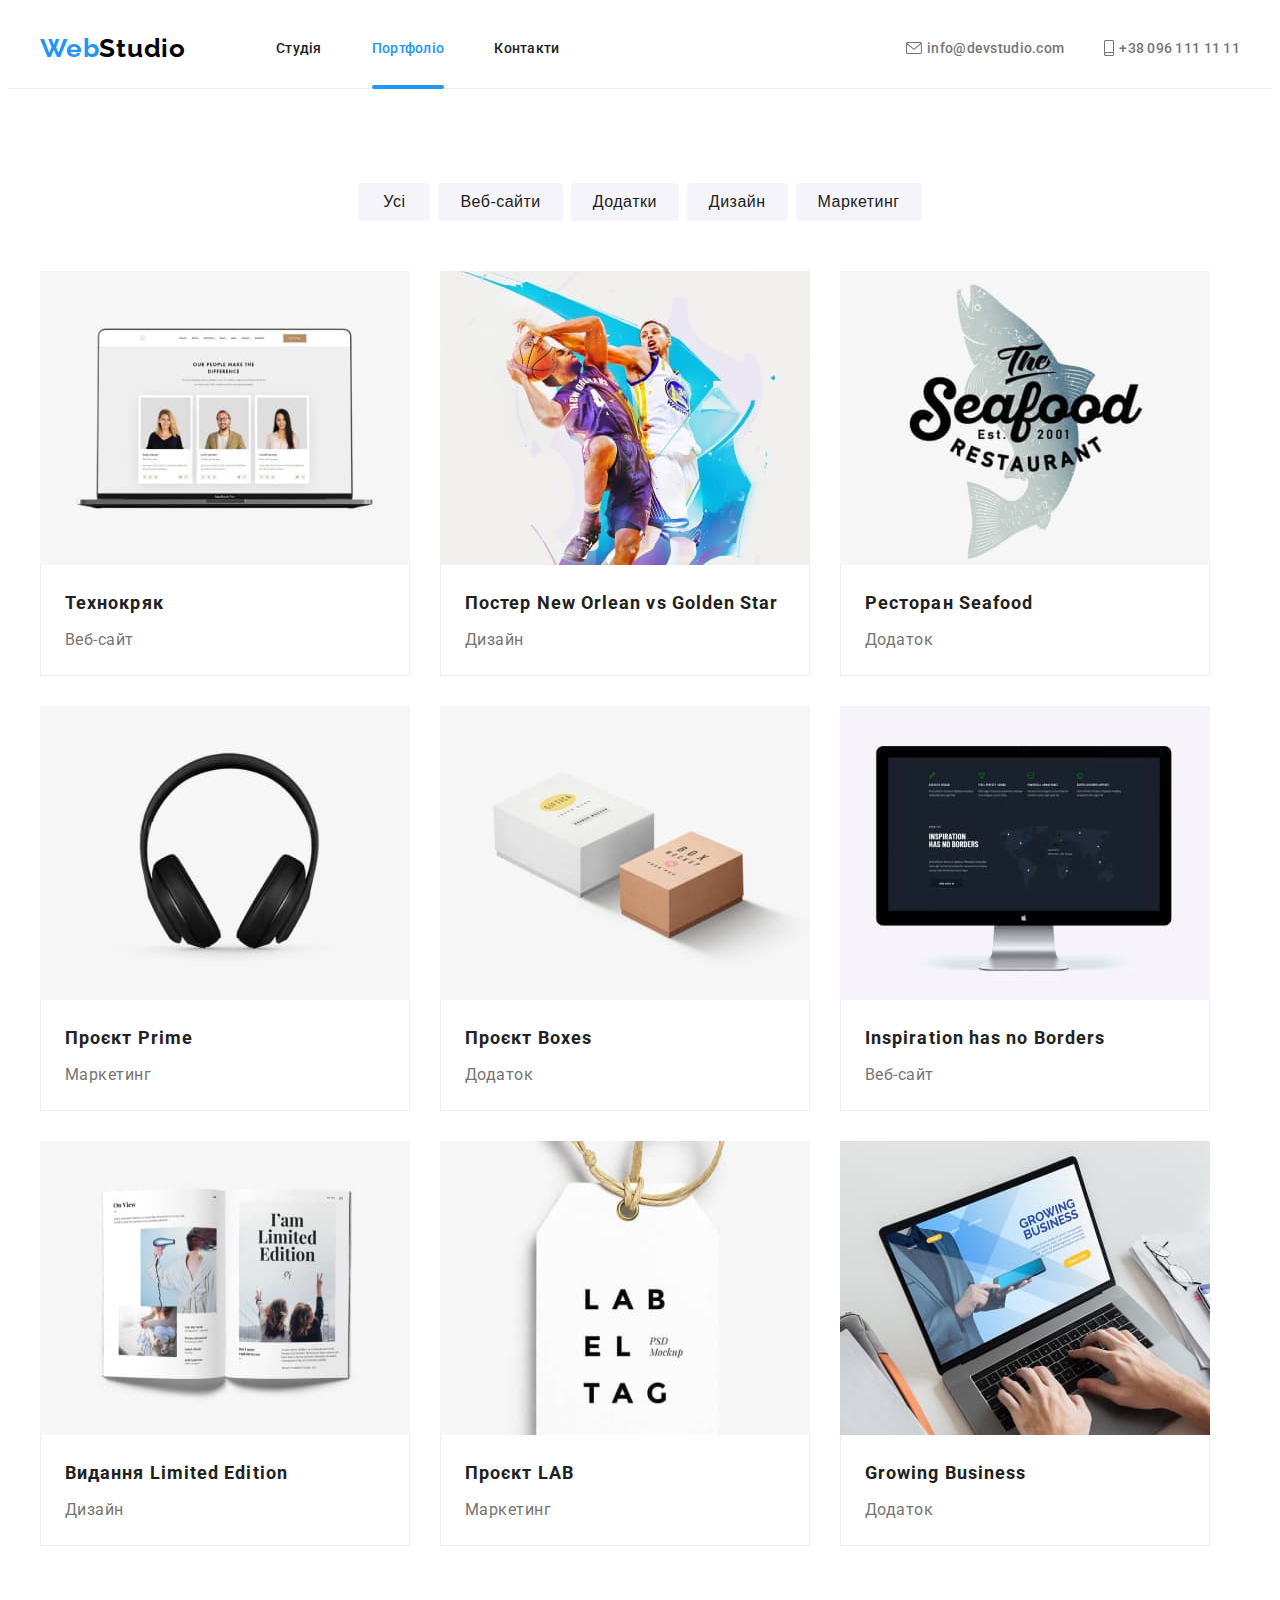
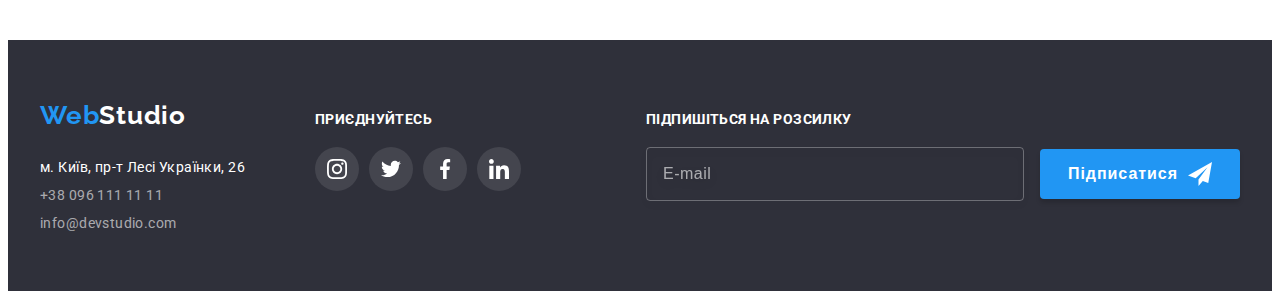
==== commit 2856c1e4: "fix-all" ====
--- a/portfolio.html
+++ b/portfolio.html
@@ -25,42 +25,79 @@
   <body>
     <header class="header">
       <div class="container">
-        <div class="header-position">
-          <a href="./index.html" class="logo link"
-            ><span class="logo-accent">Web</span><span class="logo-contrast">Studio</span></a
-          >
-          <nav>
-            <ul class="nav-list list">
-              <li class="nav-item">
-                <a href="./index.html" class="nav-link link">Студія</a>
-              </li>
-              <li class="nav-item">
-                <a href="./portfolio.html" class="nav-link link curent">Портфоліо</a>
-              </li>
-              <li class="nav-item">
-                <a href="" class="nav-link link">Контакти</a>
-              </li>
-            </ul>
-          </nav>
-
-          <ul class="contact-list list">
-            <li class="contact-item">
-              <a href="mailto:info@devstudio.com" class="contact-link link">
-                <svg class="contact-icon" width="16" height="12">
-                  <use href="./images/icons.svg#icon-envelope"></use>
-                </svg>
-                info@devstudio.com</a
-              >
-            </li>
-            <li class="contact-item">
-              <a href="tel:+380961111111" class="contact-link link">
-                <svg class="contact-icon" width="10" height="16">
-                  <use href="./images/icons.svg#icon-smartphone"></use>
-                </svg>
-                +38 096 111 11 11
-              </a>
-            </li>
-          </ul>
+        <div class="header__wrapper">
+          <a href="./index.html" class="logo">Web<span class="logo--dark-end">Studio</span></a>
+
+          <button
+            type="button"
+            class="menu-button"
+            aria-expanded="false"
+            aria-controls="menu-container"
+            data-menu-button>
+            <svg width="40" height="40" aria-label="Перемикач мобільного меню" class="menu-switch">
+              <use class="icon-cross" href="./images/icons.svg#icon-cross"></use>
+              <use class="icon-menu" href="./images/icons.svg#icon-menu-burger"></use>
+            </svg>
+          </button>
+
+          <div class="menu-container" id="menu-container" data-menu>
+            <div class="menu__wrapper">
+              <div class="nav-cont">
+                <nav>
+                  <ul class="nav__list">
+                    <li>
+                      <a href="./index.html" class="nav__link">Студія</a>
+                    </li>
+                    <li>
+                      <a href="./portfolio.html" class="nav__link curent">Портфоліо</a>
+                    </li>
+                    <li>
+                      <a href="" class="nav__link">Контакти</a>
+                    </li>
+                  </ul>
+                </nav>
+  
+                <ul class="contact__list">
+                  <li>
+                    <a href="mailto:info@devstudio.com" class="contact-link c-mail">
+                      <svg class="contact-icon-t" width="14" height="10">
+                        <use href="./images/icons.svg#icon-envelope"></use>
+                      </svg>
+                      <svg class="contact-icon-d" width="16" height="12">
+                        <use href="./images/icons.svg#icon-envelope"></use>
+                      </svg>
+                      info@devstudio.com</a
+                    >
+                  </li>
+                  <li>
+                    <a href="tel:+380961111111" class="contact-link c-tel">
+                      <svg class="contact-icon-t" width="10" height="14">
+                        <use href="./images/icons.svg#icon-smartphone"></use>
+                      </svg>
+                      <svg class="contact-icon-d" width="10" height="16">
+                        <use href="./images/icons.svg#icon-smartphone"></use>
+                      </svg>
+                      +38 096 111 11 11
+                    </a>
+                  </li>
+                </ul>
+              </div>
+              <ul class="menu-soc-list">
+                <li class="menu-soc-item">
+                  <a href="" target="_blank" rel="noopener nofollow noreferrer" class="menu-soc-link">Instagram</a>
+                </li>
+                <li class="menu-soc-item">
+                  <a href="" target="_blank" rel="noopener nofollow noreferrer" class="menu-soc-link">Twitter</a>
+                </li>
+                <li class="menu-soc-item">
+                  <a href="" target="_blank" rel="noopener nofollow noreferrer" class="menu-soc-link">Facebook</a>
+                </li>
+                <li class="menu-soc-item">
+                  <a href="" target="_blank" rel="noopener nofollow noreferrer" class="menu-soc-link">LinkedIn</a>
+                </li>
+              </ul>
+            </div>
+          </div>
         </div>
       </div>
     </header>
--- a/css/main.min.css
+++ b/css/main.min.css
@@ -1 +1 @@
-:root{--bgc-main: #ffffff;--bgc-second: #f5f4fa;--bgc-hero: #2f303a;--text-color-main: #757575;--text-color-second: #212121;--text-color-hero: #ffffff;--accent-color: #2196f3;--hero-hover-color: #188ce8}.hidden-content{position:absolute;width:1px;height:1px;margin:-1px;border:0;padding:0;white-space:nowrap;-webkit-clip-path:inset(100%);clip-path:inset(100%);clip:rect(0 0 0 0);overflow:hidden}body{font-family:"Roboto",sans-serif}img{display:block;max-width:100%;height:auto}.section{padding-top:94px;padding-bottom:94px}.list{margin-top:0;padding-left:0;list-style:none}.title{margin-top:0;color:var(--text-color-second)}.text{margin-top:0;color:var(--text-color-main)}.link{text-decoration:none}.btn{cursor:pointer}.container{padding-left:15px;padding-right:15px;margin-left:auto;margin-right:auto}@media screen and (min-width: 480px){.container{width:480px}}@media screen and (min-width: 768px){.container{width:768px}}@media screen and (min-width: 1200px){.container{width:1200px}}.backdrop{position:fixed;top:0;left:0;width:100%;height:100%;background-color:rgba(0,0,0,.2);opacity:1;-webkit-transition:opacity 250ms cubic-bezier(0.4, 0, 0.2, 1);transition:opacity 250ms cubic-bezier(0.4, 0, 0.2, 1);overflow-y:scroll;z-index:10}.backdrop.is-hidden{visibility:hidden;opacity:0;pointer-events:none}.backdrop.is-hidden .modal{-webkit-transform:translate(-50%, -50%) scale(1.1);transform:translate(-50%, -50%) scale(1.1)}body.modal-open{overflow:hidden}.modal{position:absolute;top:50%;left:50%;width:450px;z-index:10;padding-left:40px;padding-right:40px;padding-top:40px;padding-bottom:40px;border-radius:4px;-webkit-box-shadow:0px 1px 3px rgba(0,0,0,.12),0px 1px 1px rgba(0,0,0,.14),0px 2px 1px rgba(0,0,0,.2);box-shadow:0px 1px 3px rgba(0,0,0,.12),0px 1px 1px rgba(0,0,0,.14),0px 2px 1px rgba(0,0,0,.2);background-color:var(--bgc-main);-webkit-transform:translate(-50%, -50%) scale(1);transform:translate(-50%, -50%) scale(1);-webkit-transition:-webkit-transform 250ms cubic-bezier(0.4, 0, 0.2, 1),-webkit-box-shadow 250ms cubic-bezier(0.4, 0, 0.2, 1);transition:-webkit-transform 250ms cubic-bezier(0.4, 0, 0.2, 1),-webkit-box-shadow 250ms cubic-bezier(0.4, 0, 0.2, 1);transition:transform 250ms cubic-bezier(0.4, 0, 0.2, 1),box-shadow 250ms cubic-bezier(0.4, 0, 0.2, 1);transition:transform 250ms cubic-bezier(0.4, 0, 0.2, 1),box-shadow 250ms cubic-bezier(0.4, 0, 0.2, 1),-webkit-transform 250ms cubic-bezier(0.4, 0, 0.2, 1),-webkit-box-shadow 250ms cubic-bezier(0.4, 0, 0.2, 1)}@media screen and (min-width: 1200px){.modal{width:528px}}.btn-modal-close{position:absolute;top:8px;right:8px;width:30px;height:30px;padding:0;display:-webkit-box;display:-ms-flexbox;display:flex;-webkit-box-pack:center;-ms-flex-pack:center;justify-content:center;-webkit-box-align:center;-ms-flex-align:center;align-items:center;border-radius:50%;border:1px solid rgba(0,0,0,.1);background-color:var(--bgc-main);color:#000;cursor:pointer}.modal-close-icon{fill:currentColor;-webkit-transition:fill 250ms cubic-bezier(0.4, 0, 0.2, 1);transition:fill 250ms cubic-bezier(0.4, 0, 0.2, 1)}.modal-close-icon:hover,.modal-close-icon:focus{fill:var(--accent-color)}.modal-text{margin-top:0;margin-bottom:12px;font-weight:700;font-size:20px;line-height:1.15;text-align:center;letter-spacing:.03em;color:var(--text-color-second)}.modal-form{display:-webkit-box;display:-ms-flexbox;display:flex;-ms-flex-wrap:wrap;flex-wrap:wrap}.form-field{position:relative;display:-webkit-box;display:-ms-flexbox;display:flex;-webkit-box-orient:vertical;-webkit-box-direction:reverse;-ms-flex-direction:column-reverse;flex-direction:column-reverse;-ms-flex-preferred-size:100%;flex-basis:100%;gap:4px}.form-field+.form-field{margin-top:10px}.form-input{height:40px;padding-left:42px;border:1px solid rgba(33,33,33,.2);border-radius:4px;-webkit-transition:outline-color 250ms cubic-bezier(0.4, 0, 0.2, 1);transition:outline-color 250ms cubic-bezier(0.4, 0, 0.2, 1)}.form-input:focus,.modal-comment:focus{outline-color:var(--accent-color)}.form-input:focus~.modal-form-icon{fill:var(--accent-color)}.form-label{font-size:12px;line-height:1.1666666667;letter-spacing:.01em;color:var(--text-color-main)}.modal-form-icon{position:absolute;left:12px;bottom:11px;fill:var(--text-color-second);-webkit-transition:fill 250ms cubic-bezier(0.4, 0, 0.2, 1);transition:fill 250ms cubic-bezier(0.4, 0, 0.2, 1)}.modal-comment{height:120px;padding-top:12px;padding-right:16px;padding-bottom:12px;padding-left:16px;border:1px solid rgba(33,33,33,.2);border-radius:4px;resize:none;-webkit-transition:outline-color 250ms cubic-bezier(0.4, 0, 0.2, 1);transition:outline-color 250ms cubic-bezier(0.4, 0, 0.2, 1)}.modal-comment::-webkit-input-placeholder{font-size:12px;line-height:1.1666666667;letter-spacing:.01em;color:rgba(117,117,117,.5)}.modal-comment::-moz-placeholder{font-size:12px;line-height:1.1666666667;letter-spacing:.01em;color:rgba(117,117,117,.5)}.modal-comment:-ms-input-placeholder{font-size:12px;line-height:1.1666666667;letter-spacing:.01em;color:rgba(117,117,117,.5)}.modal-comment::-ms-input-placeholder{font-size:12px;line-height:1.1666666667;letter-spacing:.01em;color:rgba(117,117,117,.5)}.modal-comment::placeholder{font-size:12px;line-height:1.1666666667;letter-spacing:.01em;color:rgba(117,117,117,.5)}.form-agree{display:-webkit-box;display:-ms-flexbox;display:flex;-webkit-box-pack:center;-ms-flex-pack:center;justify-content:center;-webkit-box-align:center;-ms-flex-align:center;align-items:center;gap:7px;margin:20px auto 30px}.form-agree-checkbox{position:absolute;width:1px;height:1px;margin:-1px;border:0;padding:0;white-space:nowrap;-webkit-clip-path:inset(100%);clip-path:inset(100%);clip:rect(0 0 0 0);overflow:hidden}.form-custom-checkbox{width:16px;height:15px;color:var(--text-color-hero);border:2px solid #212121;border-radius:2px;-webkit-transition:background-color 250ms cubic-bezier(0.4, 0, 0.2, 1),border 0ms cubic-bezier(0.4, 0, 0.2, 1) 250ms;transition:background-color 250ms cubic-bezier(0.4, 0, 0.2, 1),border 0ms cubic-bezier(0.4, 0, 0.2, 1) 250ms}.form-agree-icon{fill:currentColor;opacity:0;-webkit-transition:opacity 250ms cubic-bezier(0.4, 0, 0.2, 1);transition:opacity 250ms cubic-bezier(0.4, 0, 0.2, 1)}.form-agree-checkbox:checked+.form-custom-checkbox{border:none;background-color:var(--accent-color)}.form-agree-checkbox:checked+.form-custom-checkbox>svg{opacity:1}.form-agree-label{font-size:12px;line-height:1.1666666667;letter-spacing:.03em;color:var(--text-color-main)}@media screen and (min-width: 1200px){.form-agree-label{font-size:14px;line-height:1.7142857143}}.form-agree-link{color:var(--accent-color)}.modal-btn-wrapper{-ms-flex-preferred-size:100%;flex-basis:100%;text-align:center}.modal-btn{min-width:200px;height:50px;border:none;background-color:var(--accent-color);-webkit-box-shadow:0px 4px 4px rgba(0,0,0,.15);box-shadow:0px 4px 4px rgba(0,0,0,.15);border-radius:4px;-webkit-transition:background-color 250ms cubic-bezier(0.4, 0, 0.2, 1);transition:background-color 250ms cubic-bezier(0.4, 0, 0.2, 1);font-weight:700;font-size:16px;line-height:1.875;letter-spacing:.06em;color:var(--text-color-hero)}.modal-btn:hover,.modal-btn:focus{background-color:#188ce8}.logo{display:block;font-family:"Raleway";font-size:26px;line-height:1.1923076923;font-weight:700;letter-spacing:.03em;text-decoration:none;color:var(--accent-color)}.logo--dark-end{color:#000}.logo--light-end{color:var(--text-color-hero)}.menu-button{display:-webkit-inline-box;display:-ms-inline-flexbox;display:inline-flex;margin:0;padding:0;border:none;background-color:rgba(0,0,0,0);z-index:5;cursor:pointer}@media screen and (min-width: 768px){.menu-button{display:none}}.menu-switch:hover,.menu-switch:focus{fill:var(--accent-color)}.menu-button .icon-cross{display:none}.menu-button.is-open .icon-cross{display:block}.menu-button.is-open .icon-menu{display:none}.menu-container{background-color:#fff}@media screen and (max-width: 767px){.menu-container{display:none;position:absolute;left:0;width:100%;top:0;height:100vh;position:fixed}.menu-container.is-open{display:block;overflow-y:scroll}.menu-container.is-open>.menu-wrapper{display:-webkit-box;display:-ms-flexbox;display:flex;-webkit-box-orient:vertical;-webkit-box-direction:normal;-ms-flex-direction:column;flex-direction:column;padding:48px 40px;width:480px;margin-left:auto;margin-right:auto;height:100%}}@media screen and (min-width: 768px){.menu-container{display:-webkit-box;display:-ms-flexbox;display:flex;-webkit-box-pack:justify;-ms-flex-pack:justify;justify-content:space-between;-webkit-box-flex:1;-ms-flex-positive:1;flex-grow:1;height:100%}}@media screen and (min-width: 768px){.menu-wrapper{display:-webkit-box;display:-ms-flexbox;display:flex;-webkit-box-pack:justify;-ms-flex-pack:justify;justify-content:space-between;gap:75px}}@media screen and (min-width: 1200px){.menu-wrapper{gap:280px}}@media screen and (min-width: 768px){.naw-wrapper{display:-webkit-box;display:-ms-flexbox;display:flex;-webkit-box-pack:center;-ms-flex-pack:center;justify-content:center;-webkit-box-align:center;-ms-flex-align:center;align-items:center}}.nav-list{margin-top:0;padding-left:0;list-style:none;margin-bottom:0;display:-webkit-box;display:-ms-flexbox;display:flex;-webkit-box-orient:vertical;-webkit-box-direction:normal;-ms-flex-direction:column;flex-direction:column;gap:32px}@media screen and (min-width: 768px){.nav-list{-webkit-box-orient:horizontal;-webkit-box-direction:normal;-ms-flex-direction:row;flex-direction:row;gap:50px;-webkit-box-align:center;-ms-flex-align:center;align-items:center;font-size:14px;line-height:1.1428571429;font-weight:500;letter-spacing:.02em}}.nav-link{text-decoration:none;font-size:40px;line-height:1.175;font-weight:500;letter-spacing:.02em;display:block;color:var(--text-color-second)}.nav-link:hover,.nav-link:focus{color:var(--accent-color)}@media screen and (min-width: 768px){.nav-link{font-size:14px;line-height:1.1428571429;font-weight:500;letter-spacing:.02em;padding-top:32px;padding-bottom:32px}}@media screen and (min-width: 768px){.curent{position:relative;color:var(--accent-color)}.curent::after{content:"";position:absolute;bottom:-1px;left:0;display:block;width:100%;height:4px;background-color:var(--accent-color);border-radius:2px}}.contact-list{margin-top:0;padding-left:0;list-style:none;margin-bottom:0;display:-webkit-box;display:-ms-flexbox;display:flex;-webkit-box-orient:vertical;-webkit-box-direction:reverse;-ms-flex-direction:column-reverse;flex-direction:column-reverse}@media screen and (max-width: 767px){.contact-list{margin-top:auto}}@media screen and (min-width: 768px){.contact-list{-webkit-box-orient:vertical;-webkit-box-direction:normal;-ms-flex-direction:column;flex-direction:column;-webkit-box-pack:center;-ms-flex-pack:center;justify-content:center;gap:10px}}@media screen and (min-width: 1200px){.contact-list{-webkit-box-orient:horizontal;-webkit-box-direction:normal;-ms-flex-direction:row;flex-direction:row}}@media screen and (max-width: 767px){.contact-item.c-mail{margin-top:32px;margin-bottom:64px}}.contact-link{text-decoration:none;display:block}.contact-link.c-tel{font-size:34px;line-height:1.1764705882;font-weight:500;letter-spacing:.02em;color:var(--accent-color)}@media screen and (min-width: 768px){.contact-link.c-tel{font-size:12px;line-height:1.1666666667;font-weight:500;letter-spacing:.02em;color:var(--text-color-main)}}@media screen and (min-width: 1200px){.contact-link.c-tel{font-size:14px;line-height:1.1428571429;font-weight:500;letter-spacing:.02em}}@media screen and (min-width: 1200px){.contact-link.c-tel{padding-top:32px;padding-bottom:32px}}.contact-link.c-mail{font-size:24px;line-height:1.1666666667;font-weight:500;letter-spacing:.02em;color:var(--text-color-main)}@media screen and (min-width: 768px){.contact-link.c-mail{font-size:12px;line-height:1.1666666667;font-weight:500;letter-spacing:.02em}}@media screen and (min-width: 1200px){.contact-link.c-mail{font-size:14px;line-height:1.1428571429;font-weight:500;letter-spacing:.02em}}@media screen and (min-width: 1200px){.contact-link.c-mail{padding-top:32px;padding-bottom:32px}}.contact-link:hover,.contact-link:focus{color:var(--accent-color)}.contact-icon{fill:currentColor;margin-right:5px}@media screen and (max-width: 767px){.contact-icon{display:none}}.menu-soc-list{display:none}@media screen and (max-width: 767px){.menu-soc-list{display:-webkit-box;display:-ms-flexbox;display:flex;margin-top:0;padding-left:0;list-style:none}}.menu-soc-item:not(:first-child){padding-left:10px}.menu-soc-item:not(:last-child){padding-right:10px;border-right:1px solid rgba(33,33,33,.2)}.menu-soc-link{text-decoration:none;font-size:18px;line-height:1.2222222222;font-weight:500;letter-spacing:.02em;color:var(--accent-color)}.header{position:relative;border-bottom:1px solid #ececec}.header__wrapper{display:-webkit-box;display:-ms-flexbox;display:flex;-webkit-box-align:center;-ms-flex-align:center;align-items:center;-webkit-box-pack:justify;-ms-flex-pack:justify;justify-content:space-between;min-height:80px}@media screen and (min-width: 768px){.header__wrapper{gap:90px}}.hero{padding-top:118px;padding-bottom:118px;max-width:480px;height:400px;margin-left:auto;margin-right:auto;background-color:#c4c4c4;background-image:-webkit-gradient(linear, left top, right top, from(rgba(47, 48, 58, 0.4)), to(rgba(47, 48, 58, 0.4))),url(../images/hero-m.jpg);background-image:linear-gradient(to right, rgba(47, 48, 58, 0.4), rgba(47, 48, 58, 0.4)),url(../images/hero-m.jpg);background-repeat:no-repeat;background-position:center;background-size:480px 400px;text-align:center}@media(min-device-pixel-ratio: 2),(-webkit-min-device-pixel-ratio: 2),(min-resolution: 192dpi),(min-resolution: 2dppx){.hero{background-image:-webkit-gradient(linear, left top, right top, from(rgba(47, 48, 58, 0.4)), to(rgba(47, 48, 58, 0.4))),url(../images/hero-m@2x.jpg);background-image:linear-gradient(to right, rgba(47, 48, 58, 0.4), rgba(47, 48, 58, 0.4)),url(../images/hero-m@2x.jpg)}}@media screen and (min-width: 768px){.hero{max-width:768px;background-size:768px 400px;background-image:-webkit-gradient(linear, left top, right top, from(rgba(47, 48, 58, 0.4)), to(rgba(47, 48, 58, 0.4))),url(../images/hero-t.jpg);background-image:linear-gradient(to right, rgba(47, 48, 58, 0.4), rgba(47, 48, 58, 0.4)),url(../images/hero-t.jpg)}}@media screen and (min-width: 768px)and (min-device-pixel-ratio: 2),screen and (min-width: 768px)and (-webkit-min-device-pixel-ratio: 2),screen and (min-width: 768px)and (min-resolution: 192dpi),screen and (min-width: 768px)and (min-resolution: 2dppx){.hero{background-image:-webkit-gradient(linear, left top, right top, from(rgba(47, 48, 58, 0.4)), to(rgba(47, 48, 58, 0.4))),url(../images/hero-t@2x.jpg);background-image:linear-gradient(to right, rgba(47, 48, 58, 0.4), rgba(47, 48, 58, 0.4)),url(../images/hero-t@2x.jpg)}}@media screen and (min-width: 1200px){.hero{padding-top:200px;padding-bottom:200px;max-width:1600px;height:600px;background-size:1600px 600px;background-image:-webkit-gradient(linear, left top, right top, from(rgba(47, 48, 58, 0.4)), to(rgba(47, 48, 58, 0.4))),url(../images/hero-d.jpg);background-image:linear-gradient(to right, rgba(47, 48, 58, 0.4), rgba(47, 48, 58, 0.4)),url(../images/hero-d.jpg)}}@media screen and (min-width: 1200px)and (min-device-pixel-ratio: 2),screen and (min-width: 1200px)and (-webkit-min-device-pixel-ratio: 2),screen and (min-width: 1200px)and (min-resolution: 192dpi),screen and (min-width: 1200px)and (min-resolution: 2dppx){.hero{background-image:-webkit-gradient(linear, left top, right top, from(rgba(47, 48, 58, 0.4)), to(rgba(47, 48, 58, 0.4))),url(../images/hero-d@2x.jpg);background-image:linear-gradient(to right, rgba(47, 48, 58, 0.4), rgba(47, 48, 58, 0.4)),url(../images/hero-d@2x.jpg)}}.hero__title{font-size:26px;line-height:1.6153846154;font-weight:900;letter-spacing:.06em;margin-top:0;color:var(--text-color-hero);margin-bottom:30px;text-transform:uppercase}@media screen and (min-width: 768px){.hero__title{max-width:360px;margin-left:auto;margin-right:auto}}@media screen and (min-width: 1200px){.hero__title{font-size:44px;line-height:1.3636363636;font-weight:900;letter-spacing:.06em;max-width:696px}}.hero__btn{cursor:pointer;font-size:16px;line-height:1.875;font-weight:700;letter-spacing:.06em;padding:10px 24px;min-width:200px;background-color:var(--accent-color);-webkit-transition:background-color 250ms cubic-bezier(0.4, 0, 0.2, 1);transition:background-color 250ms cubic-bezier(0.4, 0, 0.2, 1);-webkit-box-shadow:0px 4px 4px rgba(0,0,0,.15);box-shadow:0px 4px 4px rgba(0,0,0,.15);border-width:0;border-radius:4px;border-color:rgba(0,0,0,0);color:var(--text-color-hero)}.hero__btn:hover,.hero__btn:focus{background:var(--hero-hover-color)}.benefits{padding-top:60px;padding-bottom:60px}@media screen and (min-width: 1200px){.benefits{padding-top:94px;padding-bottom:94px}}.benefits__list{margin-top:0;padding-left:0;list-style:none;margin-bottom:0;display:-webkit-box;display:-ms-flexbox;display:flex;-ms-flex-wrap:wrap;flex-wrap:wrap;gap:30px}.benefits__item{-ms-flex-preferred-size:100%;flex-basis:100%}@media screen and (min-width: 768px){.benefits__item{-ms-flex-preferred-size:calc((100% - 30px)/2);flex-basis:calc((100% - 30px)/2)}}@media screen and (min-width: 1200px){.benefits__item{-ms-flex-preferred-size:calc((100% - 90px)/4);flex-basis:calc((100% - 90px)/4)}}.benefits__thumb{display:-webkit-box;display:-ms-flexbox;display:flex;-webkit-box-pack:center;-ms-flex-pack:center;justify-content:center;-webkit-box-align:center;-ms-flex-align:center;align-items:center;height:120px;margin-bottom:30px;background-color:var(--bgc-second);border-radius:4px}.benefits__name{font-size:14px;line-height:1.1428571429;letter-spacing:.03em;margin-top:0;color:var(--text-color-second);margin-bottom:10px;text-transform:uppercase}@media screen and (max-width: 767px){.benefits__name{text-align:center}}.benefits__description{font-size:14px;line-height:1.7142857143;letter-spacing:.03em;margin-top:0;color:var(--text-color-main);margin-bottom:0}.about{padding-top:0;padding-bottom:94px}@media screen and (max-width: 1199px){.about{display:none}}.about__title{margin-top:0;color:var(--text-color-second);font-size:36px;line-height:1.1666666667;letter-spacing:.03em;margin-bottom:50px;text-align:center}.about__list{margin-top:0;padding-left:0;list-style:none;margin-bottom:0;display:-webkit-box;display:-ms-flexbox;display:flex;gap:30px}.about__thumb{position:relative}.about__illustration{display:block;max-width:100%;height:auto}.about__label{position:absolute;bottom:0;left:0;width:100%;min-height:70px;margin-bottom:0;margin-top:0;color:var(--text-color-hero);display:-webkit-box;display:-ms-flexbox;display:flex;-webkit-box-pack:center;-ms-flex-pack:center;justify-content:center;-webkit-box-align:center;-ms-flex-align:center;align-items:center;font-size:14px;line-height:1.1428571429;font-weight:700;letter-spacing:.03em;background-color:rgba(47,48,58,.8);text-transform:uppercase}.devteam{padding-top:60px;padding-bottom:60px;text-align:center;background-color:var(--bgc-second)}@media screen and (min-width: 1200px){.devteam{padding-top:94px;padding-bottom:94px}}.devteam__title{font-size:28px;line-height:1.1785714286;letter-spacing:.03em;margin-top:0;color:var(--text-color-second);margin-bottom:50px}@media screen and (min-width: 1200px){.devteam__title{font-size:36px;line-height:1.1666666667;letter-spacing:.03em}}.devteam__list{margin-top:0;padding-left:0;list-style:none;margin-bottom:0;display:-webkit-box;display:-ms-flexbox;display:flex;-ms-flex-wrap:wrap;flex-wrap:wrap;gap:30px}.devteam__item{-ms-flex-preferred-size:100%;flex-basis:100%;background-color:var(--bgc-main);-webkit-box-shadow:0px 1px 3px rgba(0,0,0,.12),0px 1px 1px rgba(0,0,0,.14),0px 2px 1px rgba(0,0,0,.2);box-shadow:0px 1px 3px rgba(0,0,0,.12),0px 1px 1px rgba(0,0,0,.14),0px 2px 1px rgba(0,0,0,.2);border-bottom-left-radius:4px;border-bottom-right-radius:4px}@media screen and (min-width: 768px){.devteam__item{-ms-flex-preferred-size:calc((100% - 30px)/2);flex-basis:calc((100% - 30px)/2)}}@media screen and (min-width: 1200px){.devteam__item{-ms-flex-preferred-size:calc((100% - 90px)/4);flex-basis:calc((100% - 90px)/4)}}.webteam-photo{display:block;max-width:100%;height:auto}.webteam-caption{padding-top:30px;padding-bottom:30px}.webteam-name{margin-bottom:10px;font-weight:500;font-size:16px;line-height:1.1875;letter-spacing:.03em}.webteam-position{margin-bottom:16px;font-size:16px;line-height:1.1875;letter-spacing:.03em}.webteam-social-list{margin-bottom:0;display:-webkit-box;display:-ms-flexbox;display:flex;-webkit-box-pack:center;-ms-flex-pack:center;justify-content:center}.webteam-social-list>li+li{margin-left:10px}.webteam-social-link{display:-webkit-box;display:-ms-flexbox;display:flex;-webkit-box-pack:center;-ms-flex-pack:center;justify-content:center;-webkit-box-align:center;-ms-flex-align:center;align-items:center;width:44px;height:44px;border-radius:50%;color:#afb1b8;-webkit-transition:color 250ms cubic-bezier(0.4, 0, 0.2, 1),background-color 250ms cubic-bezier(0.4, 0, 0.2, 1);transition:color 250ms cubic-bezier(0.4, 0, 0.2, 1),background-color 250ms cubic-bezier(0.4, 0, 0.2, 1)}.webteam-social-link:hover,.webteam-social-link:focus{background-color:var(--accent-color);color:var(--text-color-hero)}.webteam-social-icon{fill:currentColor}.clients{padding-top:60px;padding-bottom:60px}@media screen and (min-width: 1200px){.clients{padding-top:94px;padding-bottom:94px}}.clients__title{font-size:28px;line-height:1.1785714286;letter-spacing:.03em;margin-top:0;color:var(--text-color-second);margin-bottom:50px;text-align:center}@media screen and (min-width: 1200px){.clients__title{font-size:36px;line-height:1.1666666667;letter-spacing:.03em}}.clients__list{margin-top:0;padding-left:0;list-style:none;margin-bottom:0;display:-webkit-box;display:-ms-flexbox;display:flex;-ms-flex-wrap:wrap;flex-wrap:wrap;gap:30px}.clients__item{-ms-flex-preferred-size:calc((100% - 30px)/2);flex-basis:calc((100% - 30px)/2)}@media screen and (min-width: 768px){.clients__item{-ms-flex-preferred-size:calc((100% - 60px)/3);flex-basis:calc((100% - 60px)/3)}}@media screen and (min-width: 1200px){.clients__item{-ms-flex-preferred-size:calc((100% - 150px)/6);flex-basis:calc((100% - 150px)/6)}}.clients__link{display:-webkit-box;display:-ms-flexbox;display:flex;-webkit-box-pack:center;-ms-flex-pack:center;justify-content:center;-webkit-box-align:center;-ms-flex-align:center;align-items:center;height:92px;border:1px solid #afb1b8;color:#afb1b8;border-radius:4px;-webkit-transition:color 250ms cubic-bezier(0.4, 0, 0.2, 1),border-color 250ms cubic-bezier(0.4, 0, 0.2, 1);transition:color 250ms cubic-bezier(0.4, 0, 0.2, 1),border-color 250ms cubic-bezier(0.4, 0, 0.2, 1)}.clients__link:hover,.clients__link:focus{color:var(--accent-color);border-color:var(--accent-color)}.clients__icon{fill:currentColor}.footer{padding-top:60px;padding-bottom:60px;background-color:var(--bgc-hero);text-align:center}@media screen and (min-width: 1200px){.footer{text-align:left}}@media screen and (min-width: 768px){.footer__wrapper{display:-webkit-box;display:-ms-flexbox;display:flex;-ms-flex-wrap:wrap;flex-wrap:wrap;-webkit-box-align:baseline;-ms-flex-align:baseline;align-items:baseline}}@media screen and (min-width: 768px)and (max-width: 1199px){.footer__wrapper{row-gap:60px;-webkit-column-gap:165px;-moz-column-gap:165px;column-gap:165px;-webkit-box-pack:center;-ms-flex-pack:center;justify-content:center}}.address__wrapper{margin-bottom:60px}@media screen and (min-width: 768px){.address__wrapper{margin-bottom:0}}@media screen and (min-width: 1200px){.address__wrapper{margin-right:70px}}.address{font-style:normal}.address__list{margin-top:0;padding-left:0;list-style:none;font-size:14px;line-height:1.1428571429;letter-spacing:.03em;margin-bottom:0;margin-top:28px}.address__item:not(:last-child){margin-bottom:12px}.address__link{text-decoration:none;color:rgba(255,255,255,.6);-webkit-transition:color 250ms cubic-bezier(0.4, 0, 0.2, 1);transition:color 250ms cubic-bezier(0.4, 0, 0.2, 1)}.address__link:hover,.address__link:focus{color:var(--accent-color)}.address__link--lighter{color:var(--text-color-hero)}.our-social{margin-bottom:60px}@media screen and (min-width: 768px){.our-social{margin-bottom:0}}.our-social__invitation{margin-top:0;margin-bottom:20px;font-size:14px;line-height:1.1428571429;font-weight:700;letter-spacing:.03em;text-transform:uppercase;color:var(--text-color-hero)}.our-social__list{margin-top:0;padding-left:0;list-style:none;margin-bottom:0;display:-webkit-box;display:-ms-flexbox;display:flex;-webkit-box-pack:center;-ms-flex-pack:center;justify-content:center}.our-social__item:not(:last-child){margin-right:10px}.our-social__link{display:-webkit-box;display:-ms-flexbox;display:flex;-webkit-box-pack:center;-ms-flex-pack:center;justify-content:center;-webkit-box-align:center;-ms-flex-align:center;align-items:center;width:44px;height:44px;border-radius:50%;color:var(--text-color-hero);background-color:rgba(255,255,255,.1);-webkit-transition:background-color 250ms cubic-bezier(0.4, 0, 0.2, 1);transition:background-color 250ms cubic-bezier(0.4, 0, 0.2, 1)}.our-social__link:hover,.our-social__link:focus{background-color:var(--accent-color)}.our-social__icon{fill:currentColor}@media screen and (min-width: 768px){.subscription{min-width:450px}}@media screen and (min-width: 1200px){.subscription{margin-left:auto}}.subscription__invitation{margin-top:0;margin-bottom:20px;font-size:14px;line-height:1.1428571429;font-weight:700;letter-spacing:.03em;text-transform:uppercase;color:var(--text-color-hero)}.subscription__form{max-width:450px;margin-left:auto;margin-right:auto}@media screen and (min-width: 1200px){.subscription__form{min-width:570px;max-width:none}}.subscription__input{width:100%;height:50px;padding-left:16px;border:1px solid rgba(255,255,255,.3);-webkit-filter:drop-shadow(0px 4px 4px rgba(0, 0, 0, 0.15));filter:drop-shadow(0px 4px 4px rgba(0, 0, 0, 0.15));border-radius:4px;background-color:rgba(0,0,0,0);color:var(--text-color-hero)}@media screen and (min-width: 1200px){.subscription__input{width:358px;margin-right:12px}}.subscription__input::-webkit-input-placeholder{font-size:16px;line-height:1.25;color:rgba(255,255,255,.6);letter-spacing:.03em}.subscription__input::-moz-placeholder{font-size:16px;line-height:1.25;color:rgba(255,255,255,.6);letter-spacing:.03em}.subscription__input:-ms-input-placeholder{font-size:16px;line-height:1.25;color:rgba(255,255,255,.6);letter-spacing:.03em}.subscription__input::-ms-input-placeholder{font-size:16px;line-height:1.25;color:rgba(255,255,255,.6);letter-spacing:.03em}.subscription__input::placeholder{font-size:16px;line-height:1.25;color:rgba(255,255,255,.6);letter-spacing:.03em}.subscription__button{display:-webkit-inline-box;display:-ms-inline-flexbox;display:inline-flex;-webkit-box-pack:center;-ms-flex-pack:center;justify-content:center;-webkit-box-align:center;-ms-flex-align:center;align-items:center;gap:10px;padding:0;min-width:200px;height:50px;background:var(--accent-color);-webkit-box-shadow:0px 4px 4px rgba(0,0,0,.15);box-shadow:0px 4px 4px rgba(0,0,0,.15);border-radius:4px;border:none;color:var(--text-color-hero);cursor:pointer}@media screen and (max-width: 1199px){.subscription__button{margin-left:auto;margin-right:auto;margin-top:20px}}.subscription__label{font-size:16px;line-height:1.875;font-weight:700;letter-spacing:.06em}.subscription__icon{fill:currentColor}.filter-btn-list{margin-bottom:50px;display:-webkit-box;display:-ms-flexbox;display:flex;-webkit-box-pack:center;-ms-flex-pack:center;justify-content:center}.filter-btn-item+.filter-btn-item{margin-left:8px}.filter-btn{padding-top:6px;padding-right:22px;padding-bottom:6px;padding-left:22px;font-weight:500;font-size:16px;line-height:1.625;letter-spacing:.03em;border:0;border-radius:4px;background-color:var(--bgc-second);color:#212121;-webkit-transition:color 250ms cubic-bezier(0.4, 0, 0.2, 1),background-color 250ms cubic-bezier(0.4, 0, 0.2, 1),-webkit-box-shadow 250ms cubic-bezier(0.4, 0, 0.2, 1);transition:color 250ms cubic-bezier(0.4, 0, 0.2, 1),background-color 250ms cubic-bezier(0.4, 0, 0.2, 1),-webkit-box-shadow 250ms cubic-bezier(0.4, 0, 0.2, 1);transition:color 250ms cubic-bezier(0.4, 0, 0.2, 1),background-color 250ms cubic-bezier(0.4, 0, 0.2, 1),box-shadow 250ms cubic-bezier(0.4, 0, 0.2, 1);transition:color 250ms cubic-bezier(0.4, 0, 0.2, 1),background-color 250ms cubic-bezier(0.4, 0, 0.2, 1),box-shadow 250ms cubic-bezier(0.4, 0, 0.2, 1),-webkit-box-shadow 250ms cubic-bezier(0.4, 0, 0.2, 1)}.filter-btn:hover,.filter-btn:focus{background-color:var(--accent-color);color:var(--text-color-hero);-webkit-box-shadow:0px 3px 1px rgba(0,0,0,.1),0px 1px 2px rgba(0,0,0,.08),0px 2px 2px rgba(0,0,0,.12);box-shadow:0px 3px 1px rgba(0,0,0,.1),0px 1px 2px rgba(0,0,0,.08),0px 2px 2px rgba(0,0,0,.12)}.small-btn{padding-right:25px;padding-left:25px}.preview-list{margin-bottom:0;display:-webkit-box;display:-ms-flexbox;display:flex;-ms-flex-wrap:wrap;flex-wrap:wrap;gap:30px}.preview-link{display:block;-webkit-transition:-webkit-box-shadow 250ms cubic-bezier(0.4, 0, 0.2, 1);transition:-webkit-box-shadow 250ms cubic-bezier(0.4, 0, 0.2, 1);transition:box-shadow 250ms cubic-bezier(0.4, 0, 0.2, 1);transition:box-shadow 250ms cubic-bezier(0.4, 0, 0.2, 1), -webkit-box-shadow 250ms cubic-bezier(0.4, 0, 0.2, 1)}.preview-link:hover,.preview-link:focus{-webkit-box-shadow:0px 1px 1px rgba(0,0,0,.12),0px 4px 4px rgba(0,0,0,.06),1px 4px 6px rgba(0,0,0,.16);box-shadow:0px 1px 1px rgba(0,0,0,.12),0px 4px 4px rgba(0,0,0,.06),1px 4px 6px rgba(0,0,0,.16)}.preview-thumb{position:relative;overflow:hidden}.preview-image{display:block;max-width:100%;height:auto}.preview-overlay{position:absolute;top:0;left:0;width:100%;height:100%;display:-webkit-box;display:-ms-flexbox;display:flex;-webkit-box-align:center;-ms-flex-align:center;align-items:center;-webkit-transform:translateY(100%);transform:translateY(100%);opacity:0;-webkit-transition:opacity 250ms cubic-bezier(0.4, 0, 0.2, 1),-webkit-transform 250ms cubic-bezier(0.4, 0, 0.2, 1);transition:opacity 250ms cubic-bezier(0.4, 0, 0.2, 1),-webkit-transform 250ms cubic-bezier(0.4, 0, 0.2, 1);transition:transform 250ms cubic-bezier(0.4, 0, 0.2, 1),opacity 250ms cubic-bezier(0.4, 0, 0.2, 1);transition:transform 250ms cubic-bezier(0.4, 0, 0.2, 1),opacity 250ms cubic-bezier(0.4, 0, 0.2, 1),-webkit-transform 250ms cubic-bezier(0.4, 0, 0.2, 1);background-color:rgba(33,150,243,.9)}.preview-link:hover .preview-overlay,.preview-link:focus .preview-overlay{-webkit-transform:translateY(0);transform:translateY(0);opacity:1}.preview-overlay-label{margin-top:0;margin-bottom:0;padding-left:24px;padding-right:24px;font-size:18px;line-height:1.5555555556;letter-spacing:.03em;color:var(--text-color-hero)}.preview-caption{padding-top:20px;padding-left:24px;padding-bottom:20px;padding-right:24px;border-right:1px solid #eee;border-bottom:1px solid #eee;border-left:1px solid #eee}.preview-title{margin-bottom:4px;font-size:18px;line-height:2;letter-spacing:.06em}.preview-category{margin-bottom:0;font-size:16px;line-height:1.875;letter-spacing:.03em}/*# sourceMappingURL=main.min.css.map */+:root{--bgc-main: #ffffff;--bgc-second: #f5f4fa;--bgc-hero: #2f303a;--text-color-main: #757575;--text-color-second: #212121;--text-color-hero: #ffffff;--accent-color: #2196f3;--hero-hover-color: #188ce8}.hidden-content{position:absolute;width:1px;height:1px;margin:-1px;border:0;padding:0;white-space:nowrap;-webkit-clip-path:inset(100%);clip-path:inset(100%);clip:rect(0 0 0 0);overflow:hidden}body{font-family:"Roboto",sans-serif}img{display:block;max-width:100%;height:auto}.section{padding-top:94px;padding-bottom:94px}.list{margin-top:0;padding-left:0;list-style:none}.title{margin-top:0;color:var(--text-color-second)}.text{margin-top:0;color:var(--text-color-main)}.link{text-decoration:none}.btn{cursor:pointer}.container{padding-left:15px;padding-right:15px;margin-left:auto;margin-right:auto}@media screen and (min-width: 480px){.container{width:480px}}@media screen and (min-width: 768px){.container{width:768px}}@media screen and (min-width: 1200px){.container{width:1200px}}.backdrop{position:fixed;top:0;left:0;width:100%;height:100%;background-color:rgba(0,0,0,.2);opacity:1;-webkit-transition:opacity 250ms cubic-bezier(0.4, 0, 0.2, 1);transition:opacity 250ms cubic-bezier(0.4, 0, 0.2, 1);overflow-y:scroll;z-index:10}.backdrop.is-hidden{visibility:hidden;opacity:0;pointer-events:none}.backdrop.is-hidden .modal{-webkit-transform:translate(-50%, -50%) scale(1.1);transform:translate(-50%, -50%) scale(1.1)}body.modal-open{overflow:hidden}.modal{position:absolute;top:50%;left:50%;width:450px;z-index:10;padding-left:40px;padding-right:40px;padding-top:40px;padding-bottom:40px;border-radius:4px;-webkit-box-shadow:0px 1px 3px rgba(0,0,0,.12),0px 1px 1px rgba(0,0,0,.14),0px 2px 1px rgba(0,0,0,.2);box-shadow:0px 1px 3px rgba(0,0,0,.12),0px 1px 1px rgba(0,0,0,.14),0px 2px 1px rgba(0,0,0,.2);background-color:var(--bgc-main);-webkit-transform:translate(-50%, -50%) scale(1);transform:translate(-50%, -50%) scale(1);-webkit-transition:-webkit-transform 250ms cubic-bezier(0.4, 0, 0.2, 1),-webkit-box-shadow 250ms cubic-bezier(0.4, 0, 0.2, 1);transition:-webkit-transform 250ms cubic-bezier(0.4, 0, 0.2, 1),-webkit-box-shadow 250ms cubic-bezier(0.4, 0, 0.2, 1);transition:transform 250ms cubic-bezier(0.4, 0, 0.2, 1),box-shadow 250ms cubic-bezier(0.4, 0, 0.2, 1);transition:transform 250ms cubic-bezier(0.4, 0, 0.2, 1),box-shadow 250ms cubic-bezier(0.4, 0, 0.2, 1),-webkit-transform 250ms cubic-bezier(0.4, 0, 0.2, 1),-webkit-box-shadow 250ms cubic-bezier(0.4, 0, 0.2, 1)}@media screen and (min-width: 280px)and (max-width: 479px){.modal{width:calc(100% - 20px);top:0;-webkit-transform:translate(-50%, 0%) scale(1);transform:translate(-50%, 0%) scale(1)}}@media screen and (max-height: 600px){.modal{top:0;-webkit-transform:translate(-50%, 0%) scale(1);transform:translate(-50%, 0%) scale(1)}}@media screen and (min-width: 1200px){.modal{width:528px}}.btn-modal-close{position:absolute;top:8px;right:8px;width:30px;height:30px;padding:0;display:-webkit-box;display:-ms-flexbox;display:flex;-webkit-box-pack:center;-ms-flex-pack:center;justify-content:center;-webkit-box-align:center;-ms-flex-align:center;align-items:center;border-radius:50%;border:1px solid rgba(0,0,0,.1);background-color:var(--bgc-main);color:#000;cursor:pointer}.modal-close-icon{fill:currentColor;-webkit-transition:fill 250ms cubic-bezier(0.4, 0, 0.2, 1);transition:fill 250ms cubic-bezier(0.4, 0, 0.2, 1)}.modal-close-icon:hover,.modal-close-icon:focus{fill:var(--accent-color)}.modal-text{margin-top:0;margin-bottom:12px;font-weight:700;font-size:20px;line-height:1.15;text-align:center;letter-spacing:.03em;color:var(--text-color-second)}.modal-form{display:-webkit-box;display:-ms-flexbox;display:flex;-ms-flex-wrap:wrap;flex-wrap:wrap}.form-field{position:relative;display:-webkit-box;display:-ms-flexbox;display:flex;-webkit-box-orient:vertical;-webkit-box-direction:reverse;-ms-flex-direction:column-reverse;flex-direction:column-reverse;-ms-flex-preferred-size:100%;flex-basis:100%;gap:4px}.form-field+.form-field{margin-top:10px}.form-input{height:40px;padding-left:42px;border:1px solid rgba(33,33,33,.2);border-radius:4px;-webkit-transition:outline-color 250ms cubic-bezier(0.4, 0, 0.2, 1);transition:outline-color 250ms cubic-bezier(0.4, 0, 0.2, 1)}.form-input:focus,.modal-comment:focus{outline-color:var(--accent-color)}.form-input:focus~.modal-form-icon{fill:var(--accent-color)}.form-label{font-size:12px;line-height:1.1666666667;letter-spacing:.01em;color:var(--text-color-main)}.modal-form-icon{position:absolute;left:12px;bottom:11px;fill:var(--text-color-second);-webkit-transition:fill 250ms cubic-bezier(0.4, 0, 0.2, 1);transition:fill 250ms cubic-bezier(0.4, 0, 0.2, 1)}.modal-comment{height:120px;padding-top:12px;padding-right:16px;padding-bottom:12px;padding-left:16px;border:1px solid rgba(33,33,33,.2);border-radius:4px;resize:none;-webkit-transition:outline-color 250ms cubic-bezier(0.4, 0, 0.2, 1);transition:outline-color 250ms cubic-bezier(0.4, 0, 0.2, 1)}.modal-comment::-webkit-input-placeholder{font-size:12px;line-height:1.1666666667;letter-spacing:.01em;color:rgba(117,117,117,.5)}.modal-comment::-moz-placeholder{font-size:12px;line-height:1.1666666667;letter-spacing:.01em;color:rgba(117,117,117,.5)}.modal-comment:-ms-input-placeholder{font-size:12px;line-height:1.1666666667;letter-spacing:.01em;color:rgba(117,117,117,.5)}.modal-comment::-ms-input-placeholder{font-size:12px;line-height:1.1666666667;letter-spacing:.01em;color:rgba(117,117,117,.5)}.modal-comment::placeholder{font-size:12px;line-height:1.1666666667;letter-spacing:.01em;color:rgba(117,117,117,.5)}.form-agree{display:-webkit-box;display:-ms-flexbox;display:flex;-webkit-box-pack:center;-ms-flex-pack:center;justify-content:center;-webkit-box-align:center;-ms-flex-align:center;align-items:center;gap:7px;margin:20px auto 30px}.form-agree-checkbox{position:absolute;width:1px;height:1px;margin:-1px;border:0;padding:0;white-space:nowrap;-webkit-clip-path:inset(100%);clip-path:inset(100%);clip:rect(0 0 0 0);overflow:hidden}.form-custom-checkbox{width:16px;height:15px;color:var(--text-color-hero);border:2px solid #212121;border-radius:2px;-webkit-transition:background-color 250ms cubic-bezier(0.4, 0, 0.2, 1),border 0ms cubic-bezier(0.4, 0, 0.2, 1) 250ms;transition:background-color 250ms cubic-bezier(0.4, 0, 0.2, 1),border 0ms cubic-bezier(0.4, 0, 0.2, 1) 250ms}.form-agree-icon{fill:currentColor;opacity:0;-webkit-transition:opacity 250ms cubic-bezier(0.4, 0, 0.2, 1);transition:opacity 250ms cubic-bezier(0.4, 0, 0.2, 1)}.form-agree-checkbox:checked+.form-custom-checkbox{border:none;background-color:var(--accent-color)}.form-agree-checkbox:checked+.form-custom-checkbox>svg{opacity:1}.form-agree-label{font-size:12px;line-height:1.1666666667;letter-spacing:.03em;color:var(--text-color-main)}@media screen and (min-width: 1200px){.form-agree-label{font-size:14px;line-height:1.7142857143}}.form-agree-link{color:var(--accent-color)}.modal-btn-wrapper{-ms-flex-preferred-size:100%;flex-basis:100%;text-align:center}.modal-btn{min-width:200px;height:50px;border:none;background-color:var(--accent-color);-webkit-box-shadow:0px 4px 4px rgba(0,0,0,.15);box-shadow:0px 4px 4px rgba(0,0,0,.15);border-radius:4px;-webkit-transition:background-color 250ms cubic-bezier(0.4, 0, 0.2, 1);transition:background-color 250ms cubic-bezier(0.4, 0, 0.2, 1);font-weight:700;font-size:16px;line-height:1.875;letter-spacing:.06em;color:var(--text-color-hero)}.modal-btn:hover,.modal-btn:focus{background-color:#188ce8}.logo{display:block;font-family:"Raleway";font-size:26px;line-height:1.1923076923;font-weight:700;letter-spacing:.03em;text-decoration:none;color:var(--accent-color)}.logo--dark-end{color:#000;margin-right:90px}.logo--light-end{color:var(--text-color-hero)}.menu-button{display:-webkit-inline-box;display:-ms-inline-flexbox;display:inline-flex;margin:0;padding:0;border:none;background-color:rgba(0,0,0,0);z-index:5;cursor:pointer}@media screen and (min-width: 768px){.menu-button{display:none}}.menu-switch:hover,.menu-switch:focus{fill:var(--accent-color)}.menu-button .icon-cross{display:none}.menu-button.is-open .icon-cross{display:block}.menu-button.is-open .icon-menu{display:none}.menu-container{z-index:2;background-color:#fff;-webkit-box-flex:1;-ms-flex-positive:1;flex-grow:1;display:-webkit-box;display:-ms-flexbox;display:flex}@media screen and (max-width: 767px){.menu-container{display:none;position:absolute;left:0;width:100%;top:0;height:100vh;position:fixed}.menu-container.is-open{display:block;overflow-y:scroll;-webkit-box-orient:vertical;-webkit-box-direction:normal;-ms-flex-direction:column;flex-direction:column}}.menu__wrapper{display:-webkit-box;display:-ms-flexbox;display:flex;-webkit-box-orient:vertical;-webkit-box-direction:normal;-ms-flex-direction:column;flex-direction:column;-webkit-box-flex:1;-ms-flex-positive:1;flex-grow:1}.menu-container.is-open>.menu__wrapper{padding:48px 40px;width:480px;margin-left:auto;margin-right:auto;height:100%}@media screen and (max-width: 479px){.menu-container.is-open>.menu__wrapper{width:100%}}.nav-cont{-webkit-box-flex:1;-ms-flex-positive:1;flex-grow:1;display:-webkit-box;display:-ms-flexbox;display:flex;-webkit-box-orient:horizontal;-webkit-box-direction:normal;-ms-flex-direction:row;flex-direction:row;-webkit-box-pack:justify;-ms-flex-pack:justify;justify-content:space-between}.menu-container.is-open .nav-cont{-webkit-box-orient:vertical;-webkit-box-direction:normal;-ms-flex-direction:column;flex-direction:column}.nav__list{margin-top:0;padding-left:0;list-style:none;margin-bottom:0;display:-webkit-box;display:-ms-flexbox;display:flex;-webkit-box-orient:vertical;-webkit-box-direction:normal;-ms-flex-direction:column;flex-direction:column;gap:32px}@media screen and (min-width: 768px){.nav__list{-webkit-box-orient:horizontal;-webkit-box-direction:normal;-ms-flex-direction:row;flex-direction:row;gap:50px;-webkit-box-align:center;-ms-flex-align:center;align-items:center}}.nav__link{text-decoration:none;display:block;color:var(--text-color-second)}.nav__link:hover,.nav__link:focus{color:var(--accent-color)}@media screen and (max-width: 767px){.nav__link{font-size:40px;line-height:1.175;font-weight:500;letter-spacing:.02em}}@media screen and (min-width: 768px){.nav__link{font-size:14px;line-height:1.1428571429;font-weight:500;letter-spacing:.02em;padding-top:32px;padding-bottom:32px}}.curent{color:var(--accent-color)}@media screen and (min-width: 768px){.curent{position:relative}.curent::after{content:"";position:absolute;bottom:-1px;left:0;display:block;width:100%;height:4px;background-color:var(--accent-color);border-radius:2px}}.contact__list{margin-top:0;padding-left:0;list-style:none;margin-bottom:0;display:-webkit-box;display:-ms-flexbox;display:flex}@media screen and (max-width: 767px){.contact__list{-webkit-box-orient:vertical;-webkit-box-direction:reverse;-ms-flex-direction:column-reverse;flex-direction:column-reverse;gap:32px}}@media screen and (min-width: 768px){.contact__list{-webkit-box-orient:vertical;-webkit-box-direction:normal;-ms-flex-direction:column;flex-direction:column;gap:10px;-webkit-box-pack:center;-ms-flex-pack:center;justify-content:center}}@media screen and (min-width: 1200px){.contact__list{-webkit-box-orient:horizontal;-webkit-box-direction:normal;-ms-flex-direction:row;flex-direction:row;gap:40px}}.contact-link{text-decoration:none;display:-webkit-box;display:-ms-flexbox;display:flex;-webkit-box-align:center;-ms-flex-align:center;align-items:center}@media screen and (min-width: 768px){.contact-link{color:var(--text-color-main)}}@media screen and (min-width: 768px)and (max-width: 1199px){.contact-link{font-size:12px;line-height:1.1666666667;font-weight:500;letter-spacing:.02em}.contact-link .contact-icon-d{display:none}}@media screen and (min-width: 1200px){.contact-link{font-size:14px;line-height:1.1428571429;font-weight:500;letter-spacing:.02em;padding-top:32px;padding-bottom:32px}.contact-link .contact-icon-t{display:none}}@media screen and (max-width: 767px){.contact-link .contact-icon-t,.contact-link .contact-icon-d{display:none}.contact-link.c-tel{font-size:34px;line-height:1.1764705882;font-weight:500;letter-spacing:.02em;color:var(--accent-color)}}@media screen and (max-width: 767px)and (max-width: 479px){.contact-link.c-tel{font-size:27px;line-height:1.1428571429;font-weight:500;letter-spacing:.02em}}@media screen and (max-width: 767px){.contact-link.c-mail{font-size:24px;line-height:1.1666666667;font-weight:500;letter-spacing:.02em;color:var(--text-color-main)}}.contact-link:hover,.contact-link:focus{color:var(--accent-color)}.contact-icon-t,.contact-icon-d{fill:currentColor;margin-right:5px}.menu-soc-list{display:none;margin-top:0;padding-left:0;list-style:none;margin-bottom:0;margin-top:64px}@media screen and (max-width: 767px){.menu-soc-list{display:-webkit-box;display:-ms-flexbox;display:flex}}.menu-soc-item:not(:first-child){padding-left:10px}@media screen and (max-width: 479px){.menu-soc-item:not(:first-child){padding-left:5px}}.menu-soc-item:not(:last-child){padding-right:10px;border-right:1px solid rgba(33,33,33,.2)}@media screen and (max-width: 479px){.menu-soc-item:not(:last-child){padding-right:5px}}.menu-soc-link{text-decoration:none;font-size:18px;line-height:1.2222222222;font-weight:500;letter-spacing:.02em;color:var(--accent-color)}@media screen and (max-width: 479px){.menu-soc-link{font-size:13px;line-height:1.3846153846;font-weight:500;letter-spacing:.02em}}.header{position:relative;border-bottom:1px solid #ececec}.header__wrapper{display:-webkit-box;display:-ms-flexbox;display:flex;-webkit-box-align:center;-ms-flex-align:center;align-items:center;-webkit-box-pack:justify;-ms-flex-pack:justify;justify-content:space-between;min-height:80px}.hero{padding-top:118px;padding-bottom:118px;max-width:480px;height:400px;margin-left:auto;margin-right:auto;background-color:#c4c4c4;background-image:-webkit-gradient(linear, left top, right top, from(rgba(47, 48, 58, 0.4)), to(rgba(47, 48, 58, 0.4))),url(../images/hero-m.jpg);background-image:linear-gradient(to right, rgba(47, 48, 58, 0.4), rgba(47, 48, 58, 0.4)),url(../images/hero-m.jpg);background-repeat:no-repeat;background-position:center;background-size:480px 400px;text-align:center}@media(min-device-pixel-ratio: 2),(-webkit-min-device-pixel-ratio: 2),(min-resolution: 192dpi),(min-resolution: 2dppx){.hero{background-image:-webkit-gradient(linear, left top, right top, from(rgba(47, 48, 58, 0.4)), to(rgba(47, 48, 58, 0.4))),url(../images/hero-m@2x.jpg);background-image:linear-gradient(to right, rgba(47, 48, 58, 0.4), rgba(47, 48, 58, 0.4)),url(../images/hero-m@2x.jpg)}}@media screen and (min-width: 768px){.hero{max-width:768px;background-size:768px 400px;background-image:-webkit-gradient(linear, left top, right top, from(rgba(47, 48, 58, 0.4)), to(rgba(47, 48, 58, 0.4))),url(../images/hero-t.jpg);background-image:linear-gradient(to right, rgba(47, 48, 58, 0.4), rgba(47, 48, 58, 0.4)),url(../images/hero-t.jpg)}}@media screen and (min-width: 768px)and (min-device-pixel-ratio: 2),screen and (min-width: 768px)and (-webkit-min-device-pixel-ratio: 2),screen and (min-width: 768px)and (min-resolution: 192dpi),screen and (min-width: 768px)and (min-resolution: 2dppx){.hero{background-image:-webkit-gradient(linear, left top, right top, from(rgba(47, 48, 58, 0.4)), to(rgba(47, 48, 58, 0.4))),url(../images/hero-t@2x.jpg);background-image:linear-gradient(to right, rgba(47, 48, 58, 0.4), rgba(47, 48, 58, 0.4)),url(../images/hero-t@2x.jpg)}}@media screen and (min-width: 1200px){.hero{padding-top:200px;padding-bottom:200px;max-width:1600px;height:600px;background-size:1600px 600px;background-image:-webkit-gradient(linear, left top, right top, from(rgba(47, 48, 58, 0.4)), to(rgba(47, 48, 58, 0.4))),url(../images/hero-d.jpg);background-image:linear-gradient(to right, rgba(47, 48, 58, 0.4), rgba(47, 48, 58, 0.4)),url(../images/hero-d.jpg)}}@media screen and (min-width: 1200px)and (min-device-pixel-ratio: 2),screen and (min-width: 1200px)and (-webkit-min-device-pixel-ratio: 2),screen and (min-width: 1200px)and (min-resolution: 192dpi),screen and (min-width: 1200px)and (min-resolution: 2dppx){.hero{background-image:-webkit-gradient(linear, left top, right top, from(rgba(47, 48, 58, 0.4)), to(rgba(47, 48, 58, 0.4))),url(../images/hero-d@2x.jpg);background-image:linear-gradient(to right, rgba(47, 48, 58, 0.4), rgba(47, 48, 58, 0.4)),url(../images/hero-d@2x.jpg)}}.hero__title{font-size:26px;line-height:1.6153846154;font-weight:900;letter-spacing:.06em;margin-top:0;color:var(--text-color-hero);margin-bottom:30px;text-transform:uppercase}@media screen and (min-width: 768px){.hero__title{max-width:360px;margin-left:auto;margin-right:auto}}@media screen and (min-width: 1200px){.hero__title{font-size:44px;line-height:1.3636363636;font-weight:900;letter-spacing:.06em;max-width:696px}}.hero__btn{cursor:pointer;font-size:16px;line-height:1.875;font-weight:700;letter-spacing:.06em;padding:10px 24px;min-width:200px;background-color:var(--accent-color);-webkit-transition:background-color 250ms cubic-bezier(0.4, 0, 0.2, 1);transition:background-color 250ms cubic-bezier(0.4, 0, 0.2, 1);-webkit-box-shadow:0px 4px 4px rgba(0,0,0,.15);box-shadow:0px 4px 4px rgba(0,0,0,.15);border-width:0;border-radius:4px;border-color:rgba(0,0,0,0);color:var(--text-color-hero)}.hero__btn:hover,.hero__btn:focus{background:var(--hero-hover-color)}.benefits{padding-top:60px;padding-bottom:60px}@media screen and (min-width: 1200px){.benefits{padding-top:94px;padding-bottom:94px}}.benefits__list{margin-top:0;padding-left:0;list-style:none;margin-bottom:0;display:-webkit-box;display:-ms-flexbox;display:flex;-ms-flex-wrap:wrap;flex-wrap:wrap;gap:30px}.benefits__item{-ms-flex-preferred-size:100%;flex-basis:100%}@media screen and (min-width: 768px){.benefits__item{-ms-flex-preferred-size:calc((100% - 30px)/2);flex-basis:calc((100% - 30px)/2)}}@media screen and (min-width: 1200px){.benefits__item{-ms-flex-preferred-size:calc((100% - 90px)/4);flex-basis:calc((100% - 90px)/4)}}.benefits__thumb{display:-webkit-box;display:-ms-flexbox;display:flex;-webkit-box-pack:center;-ms-flex-pack:center;justify-content:center;-webkit-box-align:center;-ms-flex-align:center;align-items:center;height:120px;margin-bottom:30px;background-color:var(--bgc-second);border-radius:4px}.benefits__name{font-size:14px;line-height:1.1428571429;letter-spacing:.03em;margin-top:0;color:var(--text-color-second);margin-bottom:10px;text-transform:uppercase}@media screen and (max-width: 767px){.benefits__name{text-align:center}}.benefits__description{font-size:14px;line-height:1.7142857143;letter-spacing:.03em;margin-top:0;color:var(--text-color-main);margin-bottom:0}.about{padding-top:0;padding-bottom:94px}@media screen and (max-width: 1199px){.about{display:none}}.about__title{margin-top:0;color:var(--text-color-second);font-size:36px;line-height:1.1666666667;letter-spacing:.03em;margin-bottom:30px;text-align:center}@media screen and (min-width: 1200px){.about__title{margin-bottom:50px}}.about__list{margin-top:0;padding-left:0;list-style:none;margin-bottom:0;display:-webkit-box;display:-ms-flexbox;display:flex;gap:30px}.about__thumb{position:relative}.about__illustration{display:block;max-width:100%;height:auto}.about__label{position:absolute;bottom:0;left:0;width:100%;min-height:70px;margin-bottom:0;margin-top:0;color:var(--text-color-hero);display:-webkit-box;display:-ms-flexbox;display:flex;-webkit-box-pack:center;-ms-flex-pack:center;justify-content:center;-webkit-box-align:center;-ms-flex-align:center;align-items:center;font-size:14px;line-height:1.1428571429;font-weight:700;letter-spacing:.03em;background-color:rgba(47,48,58,.8);text-transform:uppercase}.devteam{padding-top:60px;padding-bottom:60px;text-align:center;background-color:var(--bgc-second)}@media screen and (min-width: 1200px){.devteam{padding-top:94px;padding-bottom:94px}}.devteam__title{font-size:28px;line-height:1.1785714286;letter-spacing:.03em;margin-top:0;color:var(--text-color-second);margin-bottom:30px}@media screen and (min-width: 1200px){.devteam__title{margin-bottom:50px}}@media screen and (min-width: 1200px){.devteam__title{font-size:36px;line-height:1.1666666667;letter-spacing:.03em}}.devteam__list{margin-top:0;padding-left:0;list-style:none;margin-bottom:0;display:-webkit-box;display:-ms-flexbox;display:flex;-ms-flex-wrap:wrap;flex-wrap:wrap;gap:30px}.devteam__item{-ms-flex-preferred-size:100%;flex-basis:100%;background-color:var(--bgc-main);-webkit-box-shadow:0px 1px 3px rgba(0,0,0,.12),0px 1px 1px rgba(0,0,0,.14),0px 2px 1px rgba(0,0,0,.2);box-shadow:0px 1px 3px rgba(0,0,0,.12),0px 1px 1px rgba(0,0,0,.14),0px 2px 1px rgba(0,0,0,.2);border-bottom-left-radius:4px;border-bottom-right-radius:4px}@media screen and (min-width: 768px){.devteam__item{-ms-flex-preferred-size:calc((100% - 30px)/2);flex-basis:calc((100% - 30px)/2)}}@media screen and (min-width: 1200px){.devteam__item{-ms-flex-preferred-size:calc((100% - 90px)/4);flex-basis:calc((100% - 90px)/4)}}.webteam-photo{display:block;max-width:100%;height:auto}.webteam-caption{padding-top:30px;padding-bottom:30px}.webteam-name{margin-bottom:10px;font-weight:500;font-size:16px;line-height:1.1875;letter-spacing:.03em}.webteam-position{margin-bottom:16px;font-size:16px;line-height:1.1875;letter-spacing:.03em}.webteam-social-list{margin-bottom:0;display:-webkit-box;display:-ms-flexbox;display:flex;-webkit-box-pack:center;-ms-flex-pack:center;justify-content:center}.webteam-social-list>li+li{margin-left:10px}.webteam-social-link{display:-webkit-box;display:-ms-flexbox;display:flex;-webkit-box-pack:center;-ms-flex-pack:center;justify-content:center;-webkit-box-align:center;-ms-flex-align:center;align-items:center;width:44px;height:44px;border-radius:50%;color:#afb1b8;-webkit-transition:color 250ms cubic-bezier(0.4, 0, 0.2, 1),background-color 250ms cubic-bezier(0.4, 0, 0.2, 1);transition:color 250ms cubic-bezier(0.4, 0, 0.2, 1),background-color 250ms cubic-bezier(0.4, 0, 0.2, 1)}.webteam-social-link:hover,.webteam-social-link:focus{background-color:var(--accent-color);color:var(--text-color-hero)}.webteam-social-icon{fill:currentColor}.clients{padding-top:60px;padding-bottom:60px}@media screen and (min-width: 1200px){.clients{padding-top:94px;padding-bottom:94px}}.clients__title{font-size:28px;line-height:1.1785714286;letter-spacing:.03em;margin-top:0;color:var(--text-color-second);margin-bottom:30px;text-align:center}@media screen and (min-width: 1200px){.clients__title{margin-bottom:50px}}@media screen and (min-width: 1200px){.clients__title{font-size:36px;line-height:1.1666666667;letter-spacing:.03em}}.clients__list{margin-top:0;padding-left:0;list-style:none;margin-bottom:0;display:-webkit-box;display:-ms-flexbox;display:flex;-ms-flex-wrap:wrap;flex-wrap:wrap;gap:30px}.clients__item{-ms-flex-preferred-size:calc((100% - 30px)/2);flex-basis:calc((100% - 30px)/2)}@media screen and (min-width: 768px){.clients__item{-ms-flex-preferred-size:calc((100% - 60px)/3);flex-basis:calc((100% - 60px)/3)}}@media screen and (min-width: 1200px){.clients__item{-ms-flex-preferred-size:calc((100% - 150px)/6);flex-basis:calc((100% - 150px)/6)}}.clients__link{display:-webkit-box;display:-ms-flexbox;display:flex;-webkit-box-pack:center;-ms-flex-pack:center;justify-content:center;-webkit-box-align:center;-ms-flex-align:center;align-items:center;height:92px;border:1px solid #afb1b8;color:#afb1b8;border-radius:4px;-webkit-transition:color 250ms cubic-bezier(0.4, 0, 0.2, 1),border-color 250ms cubic-bezier(0.4, 0, 0.2, 1);transition:color 250ms cubic-bezier(0.4, 0, 0.2, 1),border-color 250ms cubic-bezier(0.4, 0, 0.2, 1)}.clients__link:hover,.clients__link:focus{color:var(--accent-color);border-color:var(--accent-color)}.clients__icon{fill:currentColor}.footer{padding-top:60px;padding-bottom:60px;background-color:var(--bgc-hero);text-align:center}@media screen and (min-width: 1200px){.footer{text-align:left}}@media screen and (min-width: 768px){.footer__wrapper{display:-webkit-box;display:-ms-flexbox;display:flex;-ms-flex-wrap:wrap;flex-wrap:wrap;-webkit-box-align:baseline;-ms-flex-align:baseline;align-items:baseline}}@media screen and (min-width: 768px)and (max-width: 1199px){.footer__wrapper{row-gap:60px;-webkit-column-gap:165px;-moz-column-gap:165px;column-gap:165px;-webkit-box-pack:center;-ms-flex-pack:center;justify-content:center}}.address__wrapper{margin-bottom:60px}@media screen and (min-width: 768px){.address__wrapper{margin-bottom:0}}@media screen and (min-width: 1200px){.address__wrapper{margin-right:70px}}.address{font-style:normal;margin-top:28px}.address__list{margin-top:0;padding-left:0;list-style:none;font-size:14px;line-height:1.1428571429;letter-spacing:.03em;margin-bottom:0}.address__item:not(:last-child){margin-bottom:12px}.address__link{text-decoration:none;color:rgba(255,255,255,.6);-webkit-transition:color 250ms cubic-bezier(0.4, 0, 0.2, 1);transition:color 250ms cubic-bezier(0.4, 0, 0.2, 1)}.address__link:hover,.address__link:focus{color:var(--accent-color)}.address__link--lighter{color:var(--text-color-hero)}.our-social{margin-bottom:60px}@media screen and (min-width: 768px){.our-social{margin-bottom:0}}.our-social__invitation{margin-top:0;margin-bottom:20px;font-size:14px;line-height:1.1428571429;font-weight:700;letter-spacing:.03em;text-transform:uppercase;color:var(--text-color-hero)}.our-social__list{margin-top:0;padding-left:0;list-style:none;margin-bottom:0;display:-webkit-box;display:-ms-flexbox;display:flex;-webkit-box-pack:center;-ms-flex-pack:center;justify-content:center}.our-social__item:not(:last-child){margin-right:10px}.our-social__link{display:-webkit-box;display:-ms-flexbox;display:flex;-webkit-box-pack:center;-ms-flex-pack:center;justify-content:center;-webkit-box-align:center;-ms-flex-align:center;align-items:center;width:44px;height:44px;border-radius:50%;color:var(--text-color-hero);background-color:rgba(255,255,255,.1);-webkit-transition:background-color 250ms cubic-bezier(0.4, 0, 0.2, 1);transition:background-color 250ms cubic-bezier(0.4, 0, 0.2, 1)}.our-social__link:hover,.our-social__link:focus{background-color:var(--accent-color)}.our-social__icon{fill:currentColor}@media screen and (min-width: 768px){.subscription{min-width:450px}}@media screen and (min-width: 1200px){.subscription{margin-left:auto}}.subscription__invitation{margin-top:0;margin-bottom:20px;font-size:14px;line-height:1.1428571429;font-weight:700;letter-spacing:.03em;text-transform:uppercase;color:var(--text-color-hero)}.subscription__form{max-width:450px;margin-left:auto;margin-right:auto}@media screen and (min-width: 1200px){.subscription__form{min-width:570px;max-width:none}}.subscription__input{width:100%;height:50px;padding-left:16px;border:1px solid rgba(255,255,255,.3);-webkit-filter:drop-shadow(0px 4px 4px rgba(0, 0, 0, 0.15));filter:drop-shadow(0px 4px 4px rgba(0, 0, 0, 0.15));border-radius:4px;background-color:rgba(0,0,0,0);color:var(--text-color-hero)}@media screen and (min-width: 1200px){.subscription__input{width:358px;margin-right:12px}}.subscription__input::-webkit-input-placeholder{font-size:16px;line-height:1.25;color:rgba(255,255,255,.6);letter-spacing:.03em}.subscription__input::-moz-placeholder{font-size:16px;line-height:1.25;color:rgba(255,255,255,.6);letter-spacing:.03em}.subscription__input:-ms-input-placeholder{font-size:16px;line-height:1.25;color:rgba(255,255,255,.6);letter-spacing:.03em}.subscription__input::-ms-input-placeholder{font-size:16px;line-height:1.25;color:rgba(255,255,255,.6);letter-spacing:.03em}.subscription__input::placeholder{font-size:16px;line-height:1.25;color:rgba(255,255,255,.6);letter-spacing:.03em}.subscription__button{display:-webkit-inline-box;display:-ms-inline-flexbox;display:inline-flex;-webkit-box-pack:center;-ms-flex-pack:center;justify-content:center;-webkit-box-align:center;-ms-flex-align:center;align-items:center;gap:10px;padding:0;min-width:200px;height:50px;background:var(--accent-color);-webkit-box-shadow:0px 4px 4px rgba(0,0,0,.15);box-shadow:0px 4px 4px rgba(0,0,0,.15);border-radius:4px;border:none;color:var(--text-color-hero);cursor:pointer}@media screen and (max-width: 1199px){.subscription__button{margin-left:auto;margin-right:auto;margin-top:20px}}.subscription__label{font-size:16px;line-height:1.875;font-weight:700;letter-spacing:.06em}.subscription__icon{fill:currentColor}.filter-btn-list{margin-bottom:50px;display:-webkit-box;display:-ms-flexbox;display:flex;-webkit-box-pack:center;-ms-flex-pack:center;justify-content:center}.filter-btn-item+.filter-btn-item{margin-left:8px}.filter-btn{padding-top:6px;padding-right:22px;padding-bottom:6px;padding-left:22px;font-weight:500;font-size:16px;line-height:1.625;letter-spacing:.03em;border:0;border-radius:4px;background-color:var(--bgc-second);color:#212121;-webkit-transition:color 250ms cubic-bezier(0.4, 0, 0.2, 1),background-color 250ms cubic-bezier(0.4, 0, 0.2, 1),-webkit-box-shadow 250ms cubic-bezier(0.4, 0, 0.2, 1);transition:color 250ms cubic-bezier(0.4, 0, 0.2, 1),background-color 250ms cubic-bezier(0.4, 0, 0.2, 1),-webkit-box-shadow 250ms cubic-bezier(0.4, 0, 0.2, 1);transition:color 250ms cubic-bezier(0.4, 0, 0.2, 1),background-color 250ms cubic-bezier(0.4, 0, 0.2, 1),box-shadow 250ms cubic-bezier(0.4, 0, 0.2, 1);transition:color 250ms cubic-bezier(0.4, 0, 0.2, 1),background-color 250ms cubic-bezier(0.4, 0, 0.2, 1),box-shadow 250ms cubic-bezier(0.4, 0, 0.2, 1),-webkit-box-shadow 250ms cubic-bezier(0.4, 0, 0.2, 1)}.filter-btn:hover,.filter-btn:focus{background-color:var(--accent-color);color:var(--text-color-hero);-webkit-box-shadow:0px 3px 1px rgba(0,0,0,.1),0px 1px 2px rgba(0,0,0,.08),0px 2px 2px rgba(0,0,0,.12);box-shadow:0px 3px 1px rgba(0,0,0,.1),0px 1px 2px rgba(0,0,0,.08),0px 2px 2px rgba(0,0,0,.12)}.small-btn{padding-right:25px;padding-left:25px}.preview-list{margin-bottom:0;display:-webkit-box;display:-ms-flexbox;display:flex;-ms-flex-wrap:wrap;flex-wrap:wrap;gap:30px}.preview-link{display:block;-webkit-transition:-webkit-box-shadow 250ms cubic-bezier(0.4, 0, 0.2, 1);transition:-webkit-box-shadow 250ms cubic-bezier(0.4, 0, 0.2, 1);transition:box-shadow 250ms cubic-bezier(0.4, 0, 0.2, 1);transition:box-shadow 250ms cubic-bezier(0.4, 0, 0.2, 1), -webkit-box-shadow 250ms cubic-bezier(0.4, 0, 0.2, 1)}.preview-link:hover,.preview-link:focus{-webkit-box-shadow:0px 1px 1px rgba(0,0,0,.12),0px 4px 4px rgba(0,0,0,.06),1px 4px 6px rgba(0,0,0,.16);box-shadow:0px 1px 1px rgba(0,0,0,.12),0px 4px 4px rgba(0,0,0,.06),1px 4px 6px rgba(0,0,0,.16)}.preview-thumb{position:relative;overflow:hidden}.preview-image{display:block;max-width:100%;height:auto}.preview-overlay{position:absolute;top:0;left:0;width:100%;height:100%;display:-webkit-box;display:-ms-flexbox;display:flex;-webkit-box-align:center;-ms-flex-align:center;align-items:center;-webkit-transform:translateY(100%);transform:translateY(100%);opacity:0;-webkit-transition:opacity 250ms cubic-bezier(0.4, 0, 0.2, 1),-webkit-transform 250ms cubic-bezier(0.4, 0, 0.2, 1);transition:opacity 250ms cubic-bezier(0.4, 0, 0.2, 1),-webkit-transform 250ms cubic-bezier(0.4, 0, 0.2, 1);transition:transform 250ms cubic-bezier(0.4, 0, 0.2, 1),opacity 250ms cubic-bezier(0.4, 0, 0.2, 1);transition:transform 250ms cubic-bezier(0.4, 0, 0.2, 1),opacity 250ms cubic-bezier(0.4, 0, 0.2, 1),-webkit-transform 250ms cubic-bezier(0.4, 0, 0.2, 1);background-color:rgba(33,150,243,.9)}.preview-link:hover .preview-overlay,.preview-link:focus .preview-overlay{-webkit-transform:translateY(0);transform:translateY(0);opacity:1}.preview-overlay-label{margin-top:0;margin-bottom:0;padding-left:24px;padding-right:24px;font-size:18px;line-height:1.5555555556;letter-spacing:.03em;color:var(--text-color-hero)}.preview-caption{padding-top:20px;padding-left:24px;padding-bottom:20px;padding-right:24px;border-right:1px solid #eee;border-bottom:1px solid #eee;border-left:1px solid #eee}.preview-title{margin-bottom:4px;font-size:18px;line-height:2;letter-spacing:.06em}.preview-category{margin-bottom:0;font-size:16px;line-height:1.875;letter-spacing:.03em}/*# sourceMappingURL=main.min.css.map */